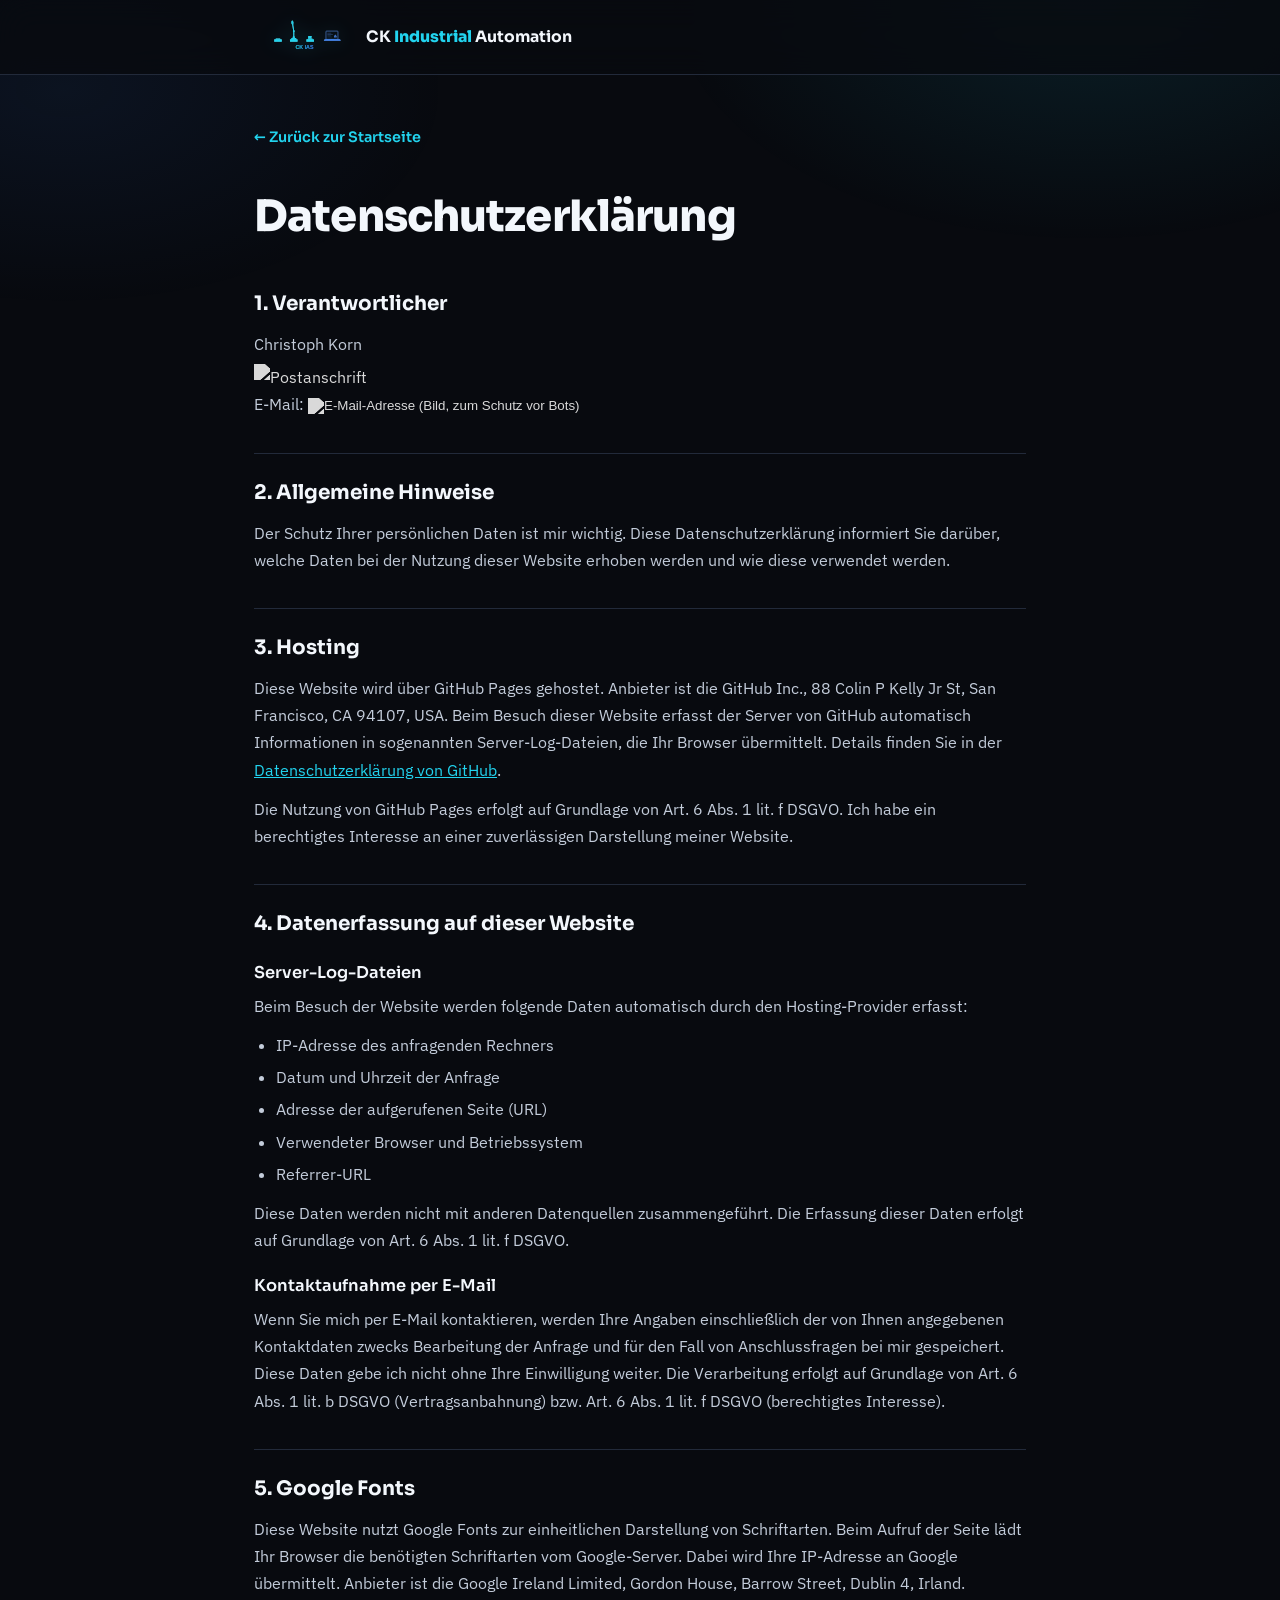
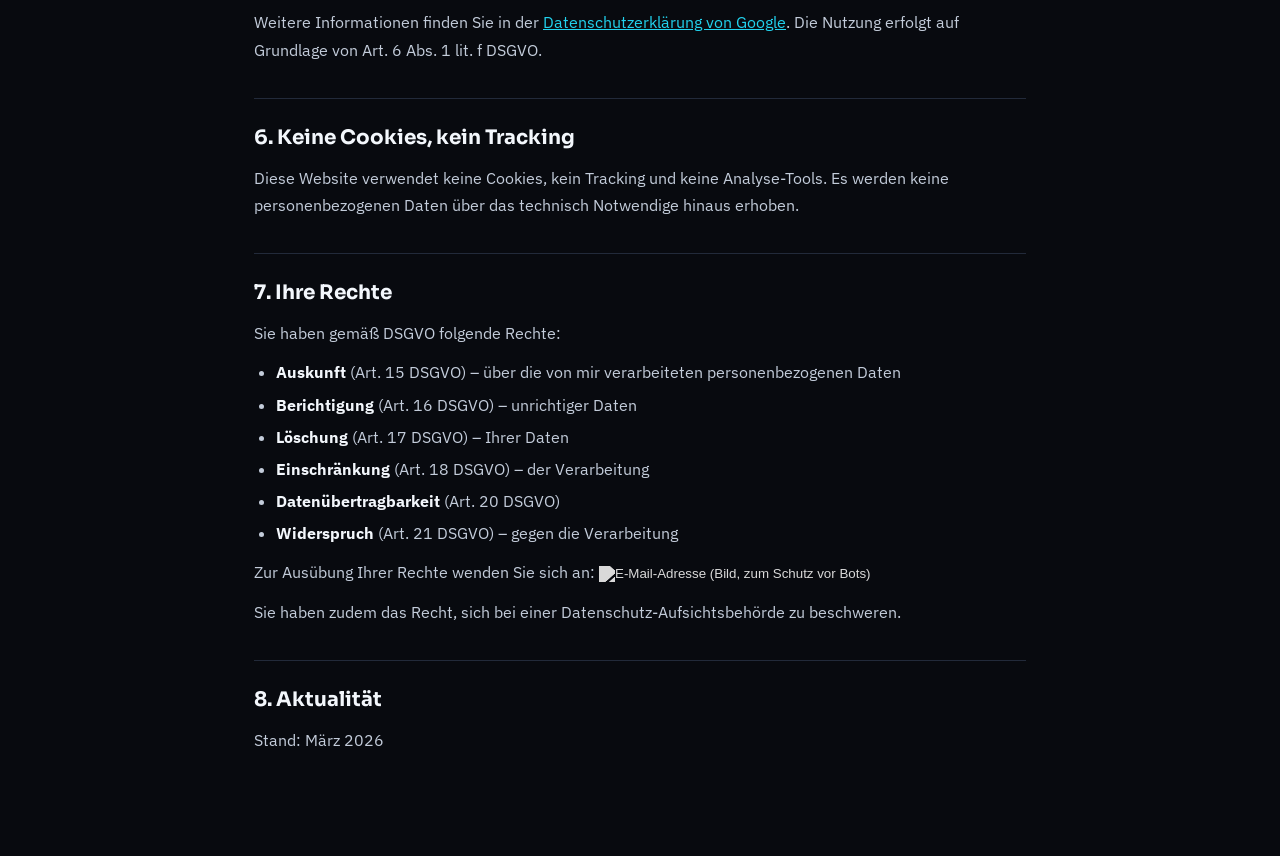
==== datenschutz.html @ 4770fae2 "Deploy active reloaded website" ====
<!DOCTYPE html>
<html lang="de">
<head>
  <meta charset="UTF-8">
  <meta name="viewport" content="width=device-width, initial-scale=1.0">
  <meta name="color-scheme" content="dark">
  <meta name="theme-color" content="#080a0f">
  <meta name="robots" content="index, follow">
  <title>Datenschutzerklärung – CK Industrial Automation Services</title>
  <link rel="preconnect" href="https://fonts.googleapis.com">
  <link rel="preconnect" href="https://fonts.gstatic.com" crossorigin>
  <link href="https://fonts.googleapis.com/css2?family=Sora:wght@600;700;800&family=IBM+Plex+Sans:wght@400;500;600&family=IBM+Plex+Mono:wght@500&display=swap" rel="stylesheet">
  <link rel="icon" type="image/webp" href="img/logo_simple_short.webp">
  <style>
    :root{
      --bg:#080a0f;--surface:#11151e;--border:#222a3a;--border-2:#2c3650;
      --text:#c3ccda;--dim:#828c9d;--bright:#f3f7fc;--cyan:#22d3ee;--blue:#3b82f6;
      --fd:'Sora',system-ui,sans-serif;--fb:'IBM Plex Sans',system-ui,sans-serif;--fm:'IBM Plex Mono',monospace;
    }
    *{margin:0;padding:0;box-sizing:border-box}
    body{font-family:var(--fb);background:var(--bg);color:var(--text);line-height:1.7;-webkit-font-smoothing:antialiased}
    body::before{content:"";position:fixed;inset:0;background:radial-gradient(55% 45% at 85% 0%,rgba(34,211,238,.10),transparent 60%),radial-gradient(50% 40% at 5% 10%,rgba(59,130,246,.08),transparent 60%);pointer-events:none;z-index:0}
    nav{position:sticky;top:0;background:rgba(8,10,15,.8);backdrop-filter:blur(16px);border-bottom:1px solid var(--border);z-index:10}
    nav .in{max-width:820px;margin-inline:auto;padding:14px 24px;display:flex;align-items:center;gap:11px}
    nav img{height:38px;width:auto;filter:drop-shadow(0 0 9px rgba(34,211,238,.35))}
    nav b{font-family:var(--fd);color:var(--bright);font-weight:700;font-size:.98rem}
    nav b span{color:var(--cyan);font-weight:800}
    .container{max-width:820px;margin-inline:auto;padding:48px 24px 90px;position:relative;z-index:1}
    .back{display:inline-flex;align-items:center;gap:6px;font-family:var(--fd);font-weight:600;font-size:.9rem;color:var(--cyan);text-decoration:none;margin-bottom:30px}
    .back:hover{color:#67e8f9}
    h1{font-family:var(--fd);font-weight:800;letter-spacing:-.02em;color:var(--bright);font-size:clamp(2rem,5vw,2.7rem);margin-bottom:8px}
    h2{font-family:var(--fd);font-weight:700;color:var(--bright);font-size:1.25rem;margin:34px 0 10px;padding-top:22px;border-top:1px solid var(--border)}
    h2:first-of-type{border-top:0;padding-top:0}
    h3{font-family:var(--fd);font-weight:600;color:var(--bright);font-size:1.02rem;margin:18px 0 6px}
    p{color:var(--text);margin-bottom:12px}
    ul{margin:0 0 12px;padding-left:22px}
    li{margin-bottom:5px}
    li strong{color:var(--bright)}
    a{color:var(--cyan)}
    .mail-link{background:none;border:0;padding:0;cursor:pointer;vertical-align:middle}
    .contact-img{height:16px;width:auto;filter:brightness(0) invert(.85);transition:filter .2s}
    .contact-img.address{height:42px;margin-top:6px}
    .mail-link:hover .contact-img{filter:brightness(0) saturate(100%) invert(72%) sepia(64%) saturate(2000%) hue-rotate(140deg)}
  </style>
</head>
<body>
  <nav><div class="in">
    <a href="index.html" aria-label="Zur Startseite"><img src="img/logo_animated_v4_glow.svg" alt="CK IAS"></a>
    <b>CK <span>Industrial</span> Automation</b>
  </div></nav>

  <div class="container">
    <a href="index.html" class="back">← Zurück zur Startseite</a>
    <h1>Datenschutzerklärung</h1>

    <h2>1. Verantwortlicher</h2>
    <p>
      Christoph Korn<br>
      <img src="img/contact/address.png" alt="Postanschrift" class="contact-img address"><br>
      E-Mail: <button type="button" class="mail-link" data-mail="1" aria-label="E-Mail-Adresse anzeigen und öffnen"><img src="img/contact/email_link.png" alt="E-Mail-Adresse (Bild, zum Schutz vor Bots)" class="contact-img email"></button>
    </p>

    <h2>2. Allgemeine Hinweise</h2>
    <p>
      Der Schutz Ihrer persönlichen Daten ist mir wichtig. Diese Datenschutzerklärung informiert Sie darüber,
      welche Daten bei der Nutzung dieser Website erhoben werden und wie diese verwendet werden.
    </p>

    <h2>3. Hosting</h2>
    <p>
      Diese Website wird über GitHub Pages gehostet. Anbieter ist die GitHub Inc., 88 Colin P Kelly Jr St,
      San Francisco, CA 94107, USA. Beim Besuch dieser Website erfasst der Server von GitHub automatisch
      Informationen in sogenannten Server-Log-Dateien, die Ihr Browser übermittelt. Details finden Sie in der
      <a href="https://docs.github.com/en/site-policy/privacy-policies/github-general-privacy-statement" target="_blank" rel="noopener">Datenschutzerklärung von GitHub</a>.
    </p>
    <p>
      Die Nutzung von GitHub Pages erfolgt auf Grundlage von Art. 6 Abs. 1 lit. f DSGVO. Ich habe ein
      berechtigtes Interesse an einer zuverlässigen Darstellung meiner Website.
    </p>

    <h2>4. Datenerfassung auf dieser Website</h2>

    <h3>Server-Log-Dateien</h3>
    <p>Beim Besuch der Website werden folgende Daten automatisch durch den Hosting-Provider erfasst:</p>
    <ul>
      <li>IP-Adresse des anfragenden Rechners</li>
      <li>Datum und Uhrzeit der Anfrage</li>
      <li>Adresse der aufgerufenen Seite (URL)</li>
      <li>Verwendeter Browser und Betriebssystem</li>
      <li>Referrer-URL</li>
    </ul>
    <p>
      Diese Daten werden nicht mit anderen Datenquellen zusammengeführt. Die Erfassung dieser Daten erfolgt
      auf Grundlage von Art. 6 Abs. 1 lit. f DSGVO.
    </p>

    <h3>Kontaktaufnahme per E-Mail</h3>
    <p>
      Wenn Sie mich per E-Mail kontaktieren, werden Ihre Angaben einschließlich der von Ihnen angegebenen
      Kontaktdaten zwecks Bearbeitung der Anfrage und für den Fall von Anschlussfragen bei mir gespeichert.
      Diese Daten gebe ich nicht ohne Ihre Einwilligung weiter. Die Verarbeitung erfolgt auf Grundlage von
      Art. 6 Abs. 1 lit. b DSGVO (Vertragsanbahnung) bzw. Art. 6 Abs. 1 lit. f DSGVO (berechtigtes Interesse).
    </p>

    <h2>5. Google Fonts</h2>
    <p>
      Diese Website nutzt Google Fonts zur einheitlichen Darstellung von Schriftarten. Beim Aufruf der Seite
      lädt Ihr Browser die benötigten Schriftarten vom Google-Server. Dabei wird Ihre IP-Adresse an Google
      übermittelt. Anbieter ist die Google Ireland Limited, Gordon House, Barrow Street, Dublin 4, Irland.
    </p>
    <p>
      Weitere Informationen finden Sie in der
      <a href="https://policies.google.com/privacy" target="_blank" rel="noopener">Datenschutzerklärung von Google</a>.
      Die Nutzung erfolgt auf Grundlage von Art. 6 Abs. 1 lit. f DSGVO.
    </p>

    <h2>6. Keine Cookies, kein Tracking</h2>
    <p>
      Diese Website verwendet keine Cookies, kein Tracking und keine Analyse-Tools. Es werden keine
      personenbezogenen Daten über das technisch Notwendige hinaus erhoben.
    </p>

    <h2>7. Ihre Rechte</h2>
    <p>Sie haben gemäß DSGVO folgende Rechte:</p>
    <ul>
      <li><strong>Auskunft</strong> (Art. 15 DSGVO) – über die von mir verarbeiteten personenbezogenen Daten</li>
      <li><strong>Berichtigung</strong> (Art. 16 DSGVO) – unrichtiger Daten</li>
      <li><strong>Löschung</strong> (Art. 17 DSGVO) – Ihrer Daten</li>
      <li><strong>Einschränkung</strong> (Art. 18 DSGVO) – der Verarbeitung</li>
      <li><strong>Datenübertragbarkeit</strong> (Art. 20 DSGVO)</li>
      <li><strong>Widerspruch</strong> (Art. 21 DSGVO) – gegen die Verarbeitung</li>
    </ul>
    <p>
      Zur Ausübung Ihrer Rechte wenden Sie sich an:
      <button type="button" class="mail-link" data-mail="1" aria-label="E-Mail-Adresse anzeigen und öffnen"><img src="img/contact/email_link.png" alt="E-Mail-Adresse (Bild, zum Schutz vor Bots)" class="contact-img email"></button>
    </p>
    <p>
      Sie haben zudem das Recht, sich bei einer Datenschutz-Aufsichtsbehörde zu beschweren.
    </p>

    <h2>8. Aktualität</h2>
    <p>Stand: März 2026</p>
  </div>

  <script>
    (function () {
      var u = ['ck', '-industrial-', 'automation', '-services'].join('');
      var d = ['paderborn', '.', 'com'].join('');
      var mail = u + '\u0040' + d;
      document.querySelectorAll('[data-mail]').forEach(function (el) {
        el.addEventListener('click', function () { window.location.href = 'mailto:' + mail; });
      });
    })();
  </script>
</body>
</html>
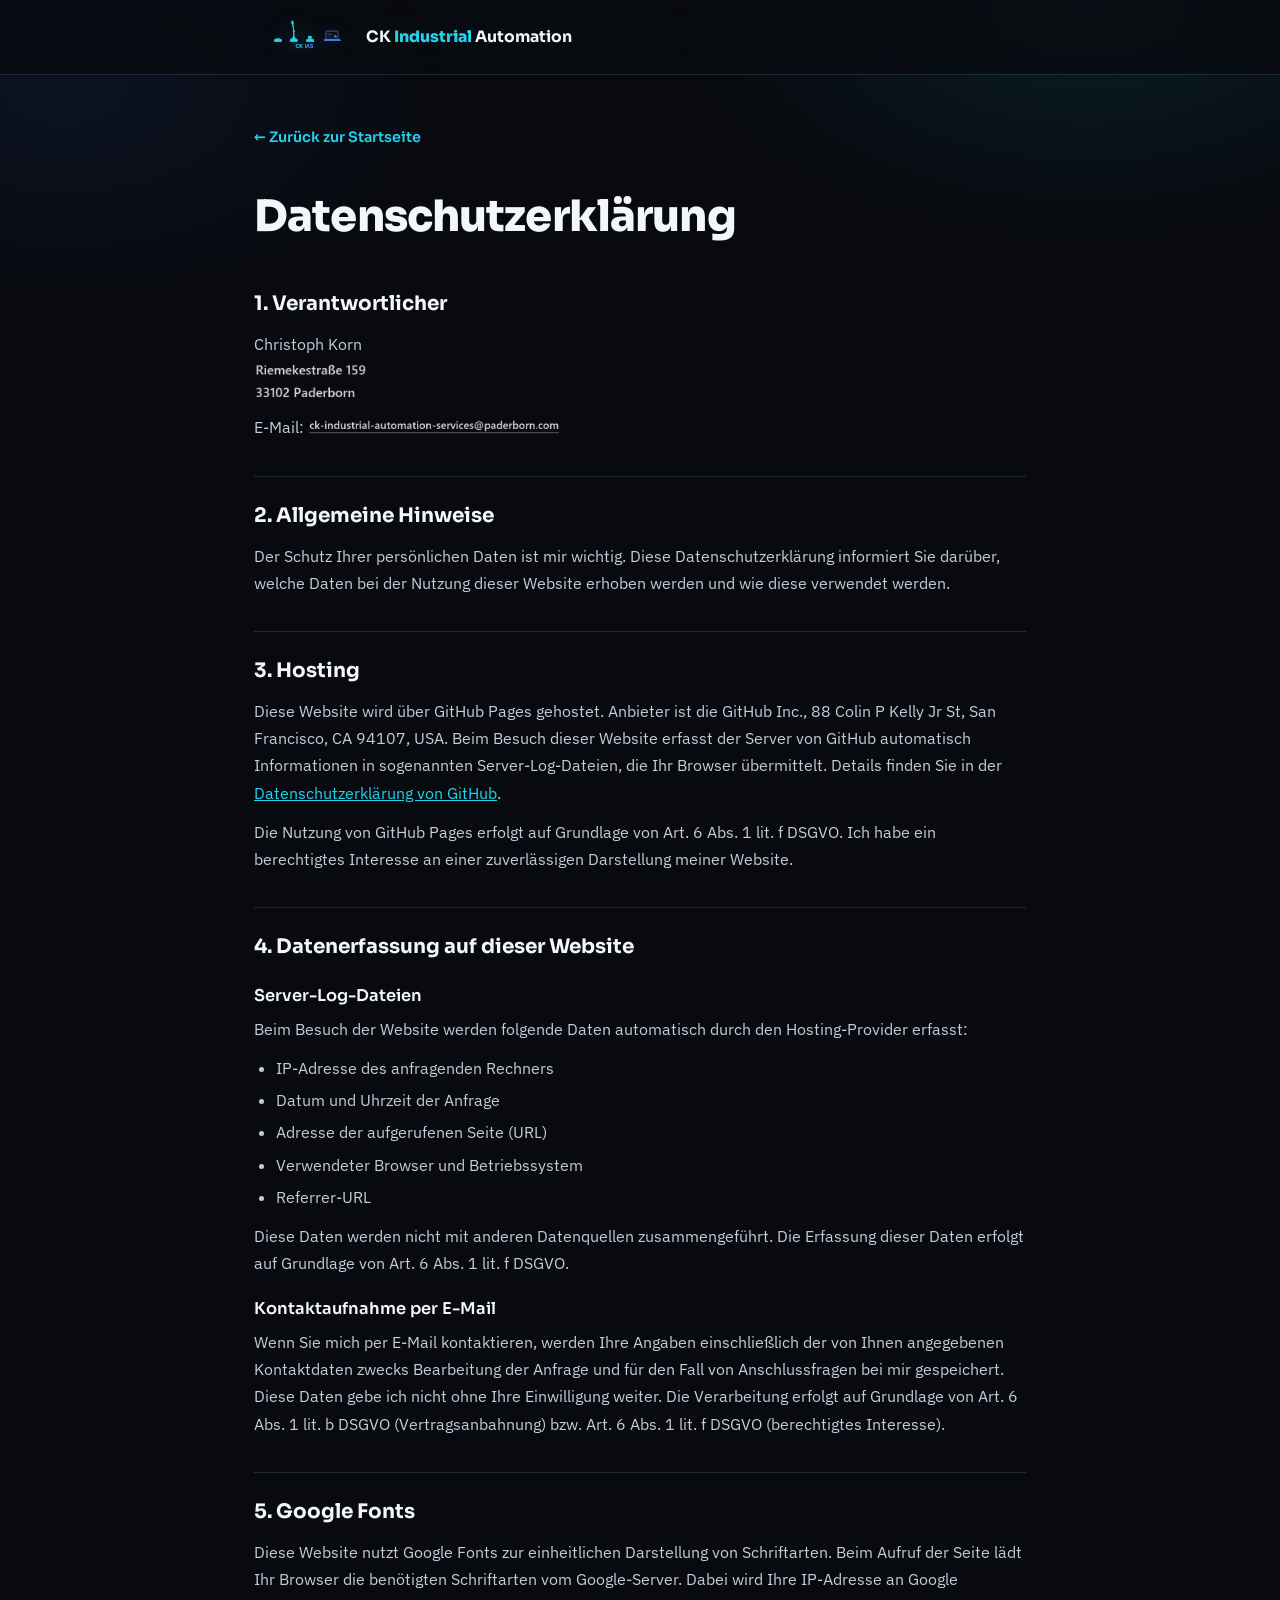
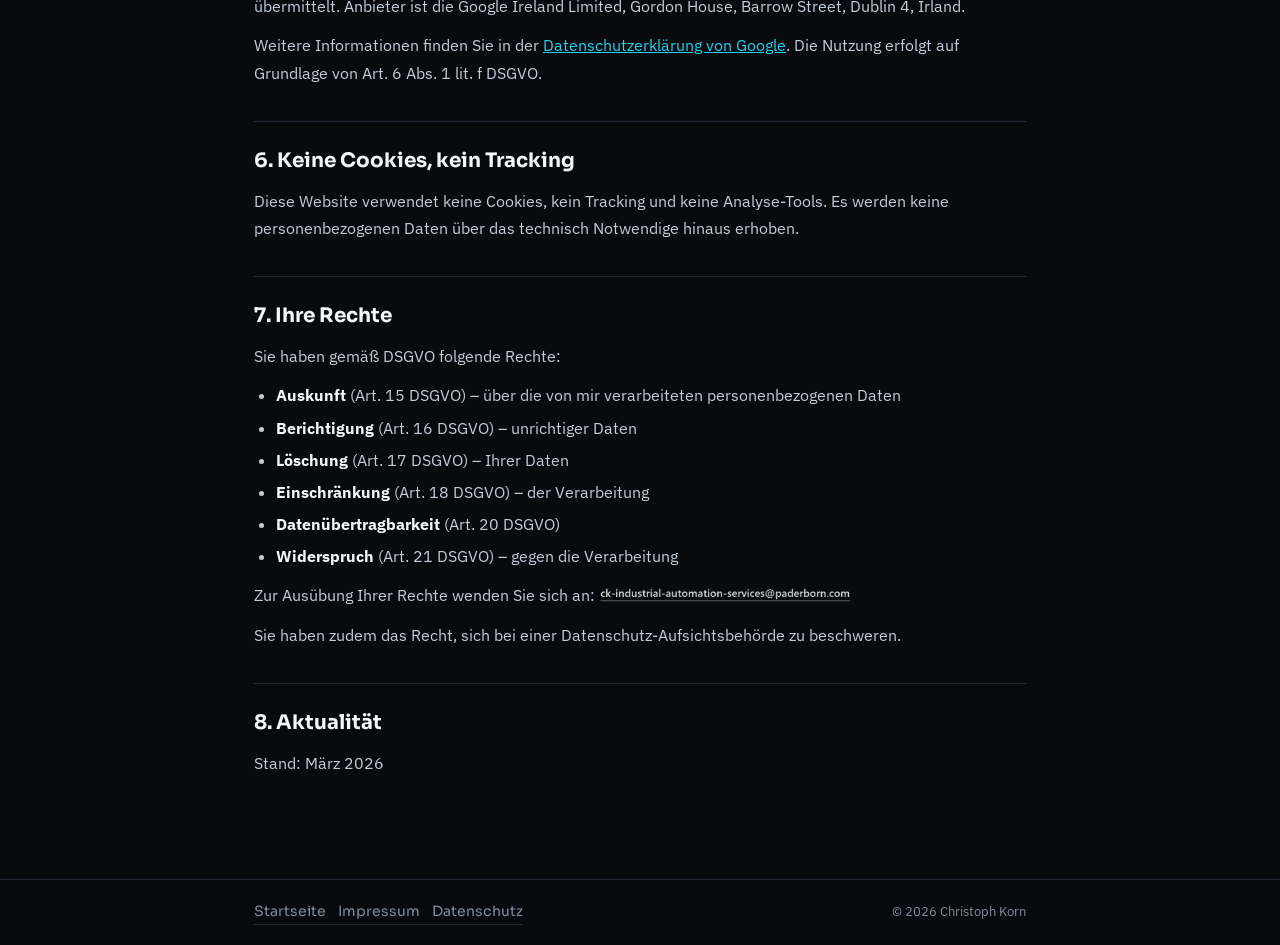
==== commit 406c68ed: "Deploy active website" ====
--- a/datenschutz.html
+++ b/datenschutz.html
@@ -41,6 +41,12 @@
     .contact-img{height:16px;width:auto;filter:brightness(0) invert(.85);transition:filter .2s}
     .contact-img.address{height:42px;margin-top:6px}
     .mail-link:hover .contact-img{filter:brightness(0) saturate(100%) invert(72%) sepia(64%) saturate(2000%) hue-rotate(140deg)}
+    footer{position:relative;z-index:1;border-top:1px solid var(--border);background:rgba(8,10,15,.8)}
+    .footer-inner{max-width:820px;margin-inline:auto;padding:20px 24px;display:flex;align-items:center;justify-content:space-between;gap:14px;flex-wrap:wrap}
+    .footer-links{display:flex;align-items:center;gap:12px;flex-wrap:wrap}
+    .footer-links a{font-family:var(--fd);font-size:.88rem;color:var(--dim);text-decoration:none}
+    .footer-links a:hover{color:var(--cyan)}
+    .footer-copy{font-size:.82rem;color:var(--dim)}
   </style>
 </head>
 <body>
@@ -152,5 +158,16 @@
       });
     })();
   </script>
+
+  <footer>
+    <div class="footer-inner">
+      <nav class="footer-links" aria-label="Rechtliche Navigation">
+        <a href="index.html">Startseite</a>
+        <a href="impressum.html">Impressum</a>
+        <a href="datenschutz.html">Datenschutz</a>
+      </nav>
+      <span class="footer-copy">© 2026 Christoph Korn</span>
+    </div>
+  </footer>
 </body>
 </html>
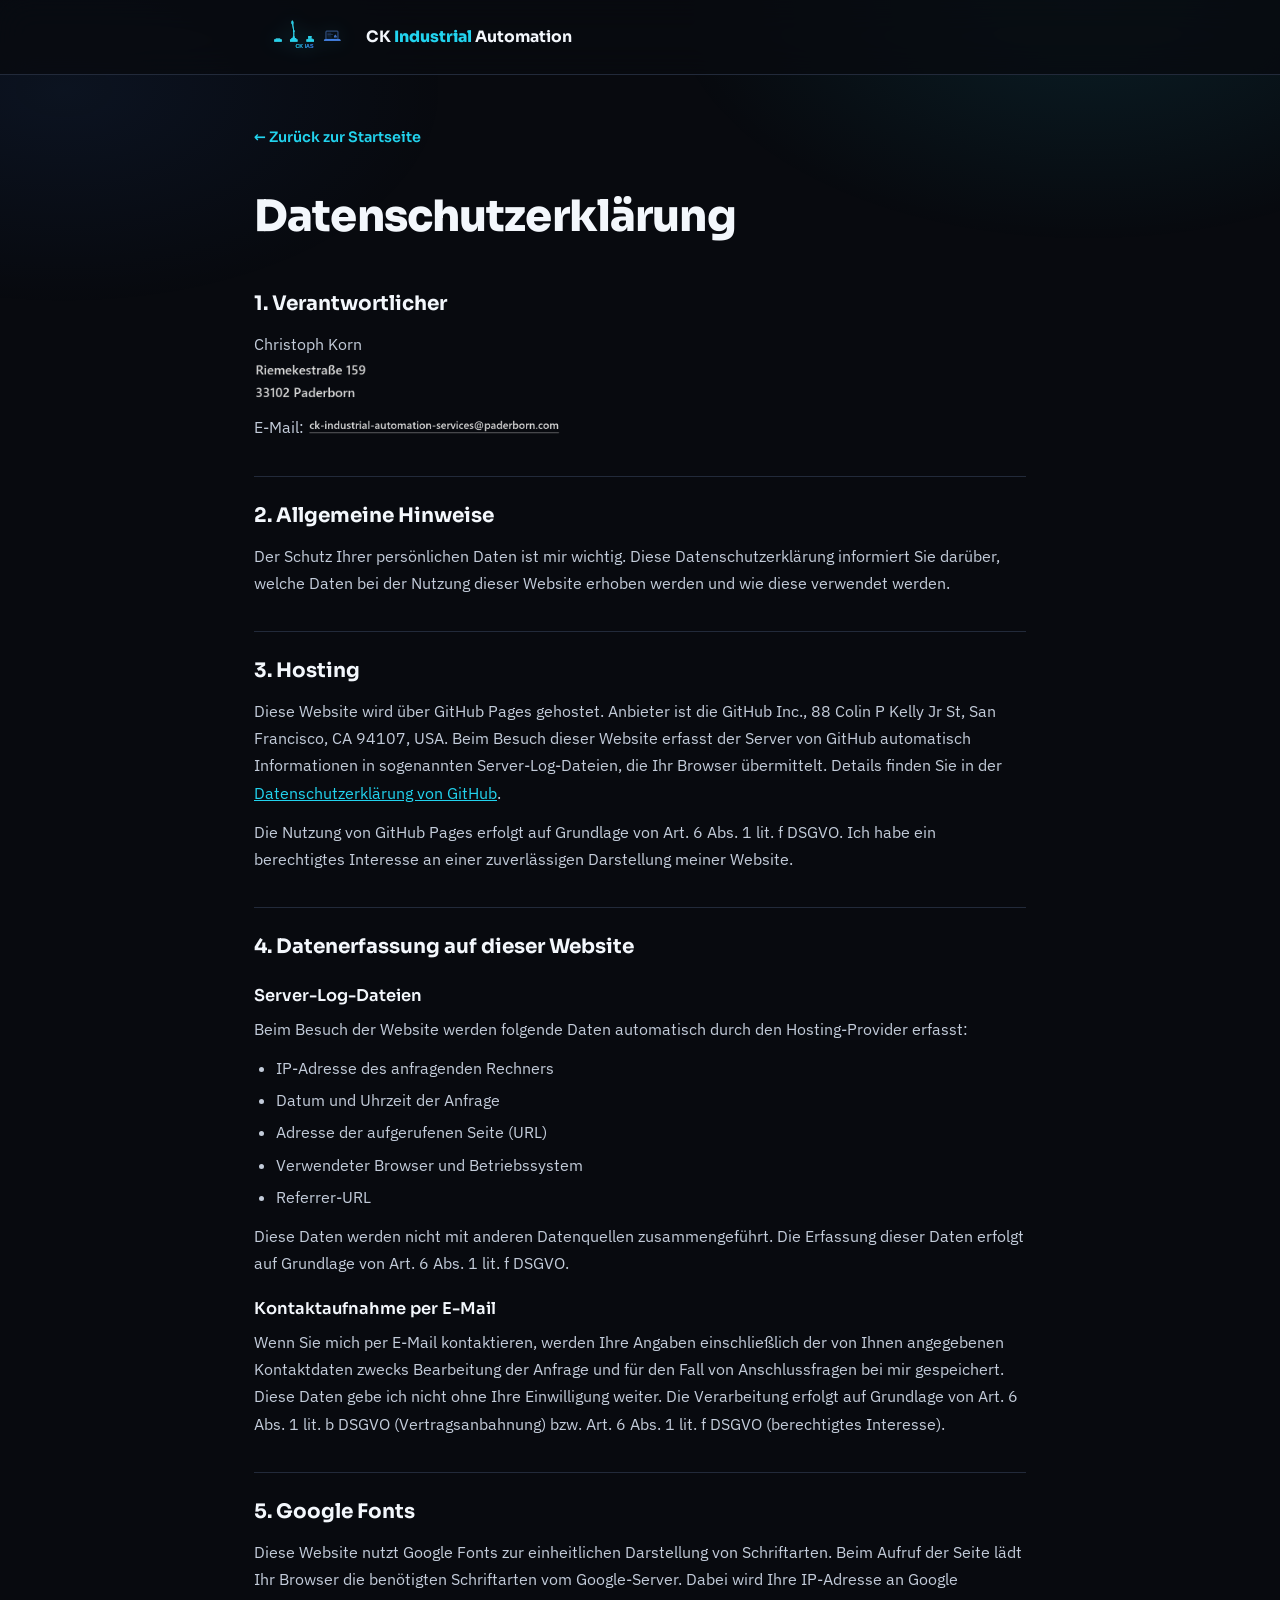
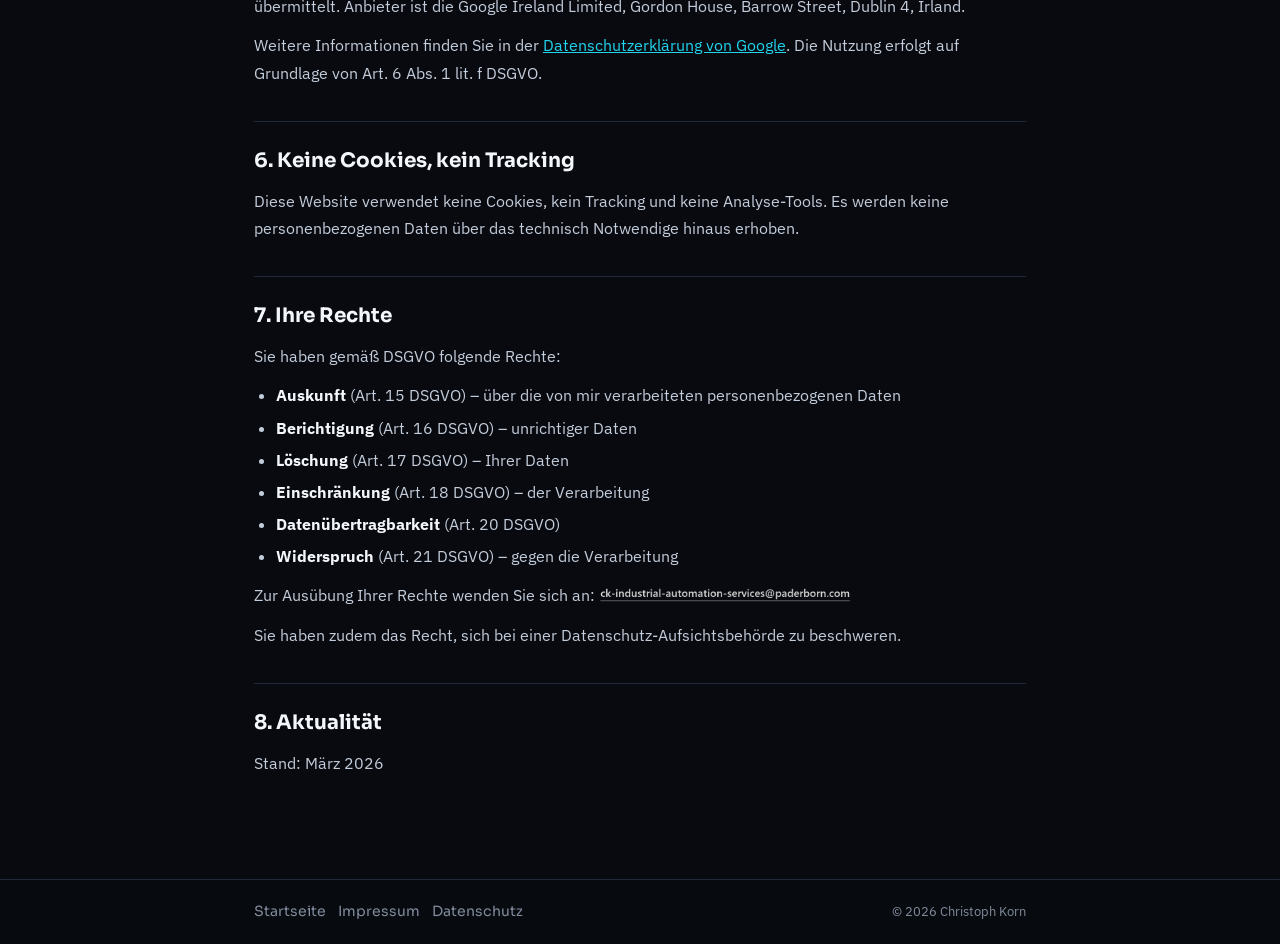
==== commit fdc07e5c: "Deploy active website" ====
--- a/datenschutz.html
+++ b/datenschutz.html
@@ -20,11 +20,11 @@
     *{margin:0;padding:0;box-sizing:border-box}
     body{font-family:var(--fb);background:var(--bg);color:var(--text);line-height:1.7;-webkit-font-smoothing:antialiased}
     body::before{content:"";position:fixed;inset:0;background:radial-gradient(55% 45% at 85% 0%,rgba(34,211,238,.10),transparent 60%),radial-gradient(50% 40% at 5% 10%,rgba(59,130,246,.08),transparent 60%);pointer-events:none;z-index:0}
-    nav{position:sticky;top:0;background:rgba(8,10,15,.8);backdrop-filter:blur(16px);border-bottom:1px solid var(--border);z-index:10}
-    nav .in{max-width:820px;margin-inline:auto;padding:14px 24px;display:flex;align-items:center;gap:11px}
-    nav img{height:38px;width:auto;filter:drop-shadow(0 0 9px rgba(34,211,238,.35))}
-    nav b{font-family:var(--fd);color:var(--bright);font-weight:700;font-size:.98rem}
-    nav b span{color:var(--cyan);font-weight:800}
+    .top-nav{position:sticky;top:0;background:rgba(8,10,15,.8);backdrop-filter:blur(16px);border-bottom:1px solid var(--border);z-index:10}
+    .top-nav .in{max-width:820px;margin-inline:auto;padding:14px 24px;display:flex;align-items:center;gap:11px}
+    .top-nav img{height:38px;width:auto;filter:drop-shadow(0 0 9px rgba(34,211,238,.35))}
+    .top-nav b{font-family:var(--fd);color:var(--bright);font-weight:700;font-size:.98rem}
+    .top-nav b span{color:var(--cyan);font-weight:800}
     .container{max-width:820px;margin-inline:auto;padding:48px 24px 90px;position:relative;z-index:1}
     .back{display:inline-flex;align-items:center;gap:6px;font-family:var(--fd);font-weight:600;font-size:.9rem;color:var(--cyan);text-decoration:none;margin-bottom:30px}
     .back:hover{color:#67e8f9}
@@ -50,7 +50,7 @@
   </style>
 </head>
 <body>
-  <nav><div class="in">
+  <nav class="top-nav"><div class="in">
     <a href="index.html" aria-label="Zur Startseite"><img src="img/logo_animated_v4_glow.svg" alt="CK IAS"></a>
     <b>CK <span>Industrial</span> Automation</b>
   </div></nav>
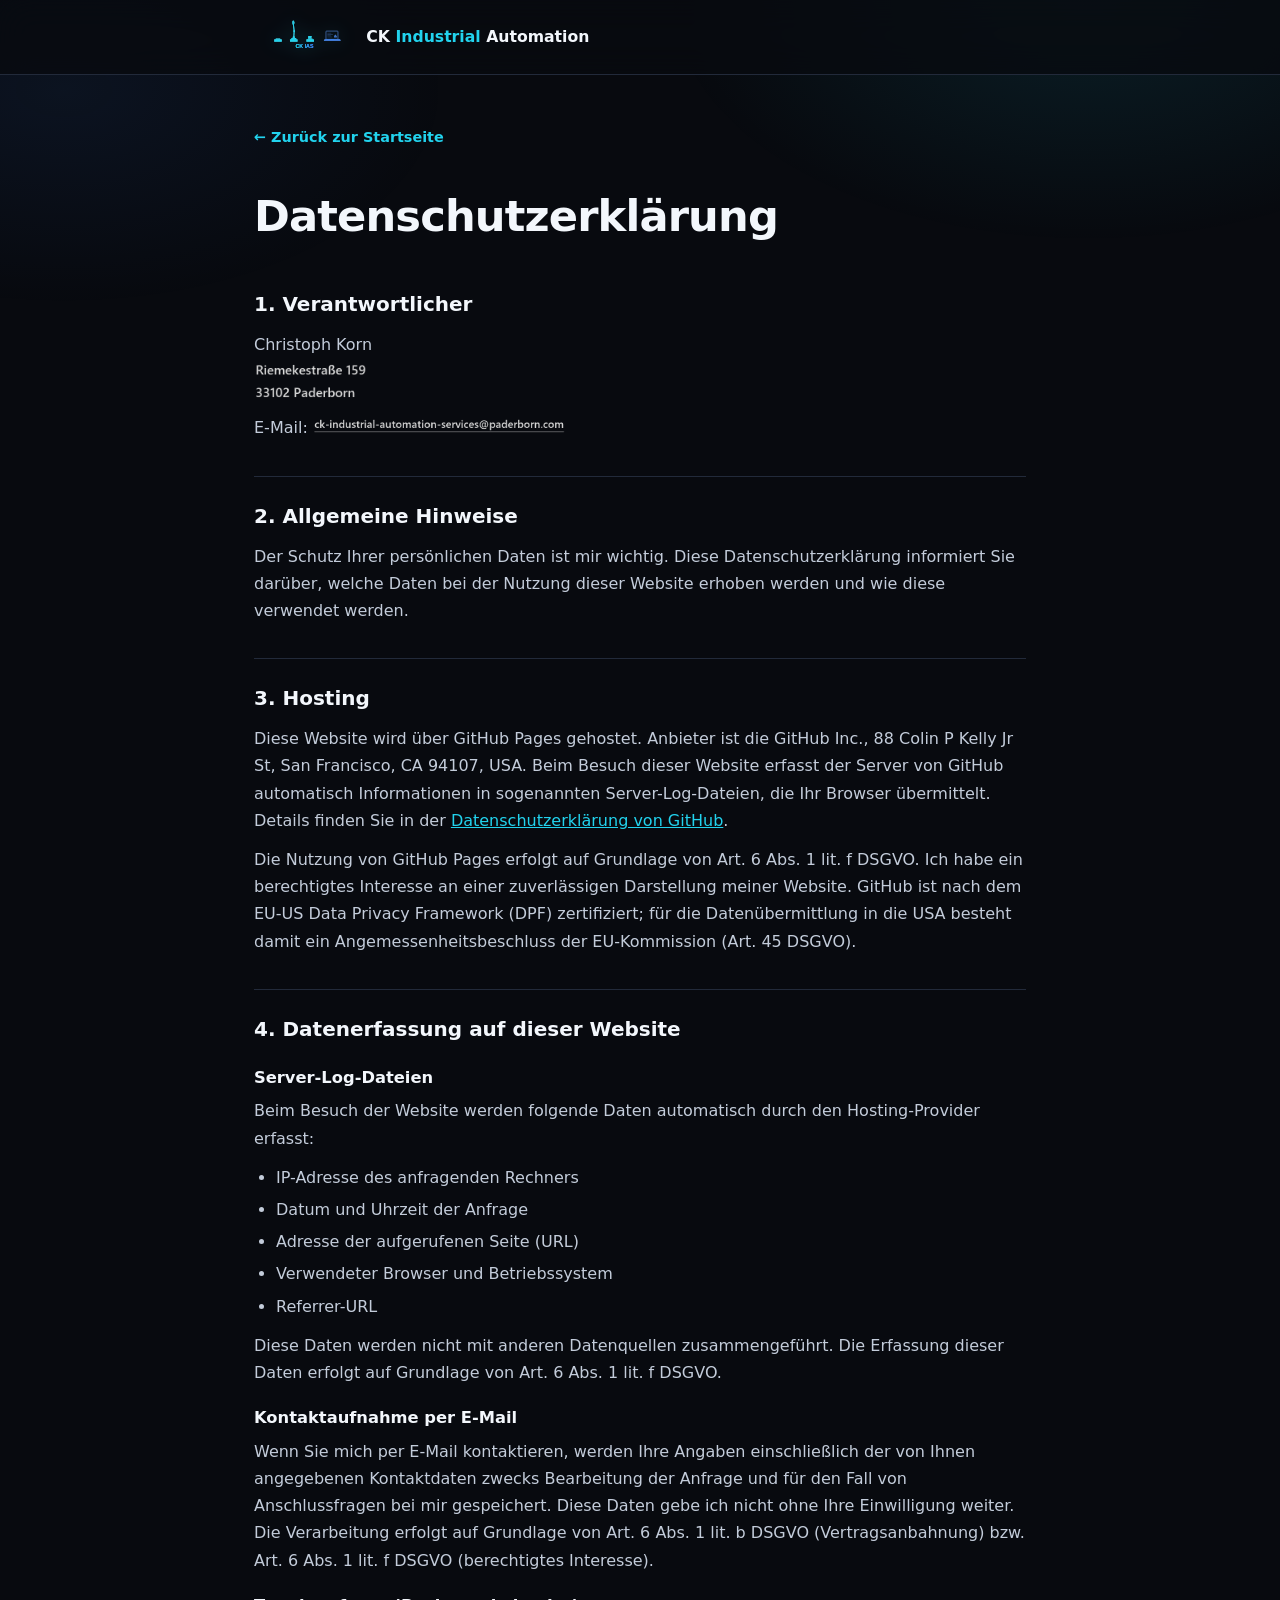
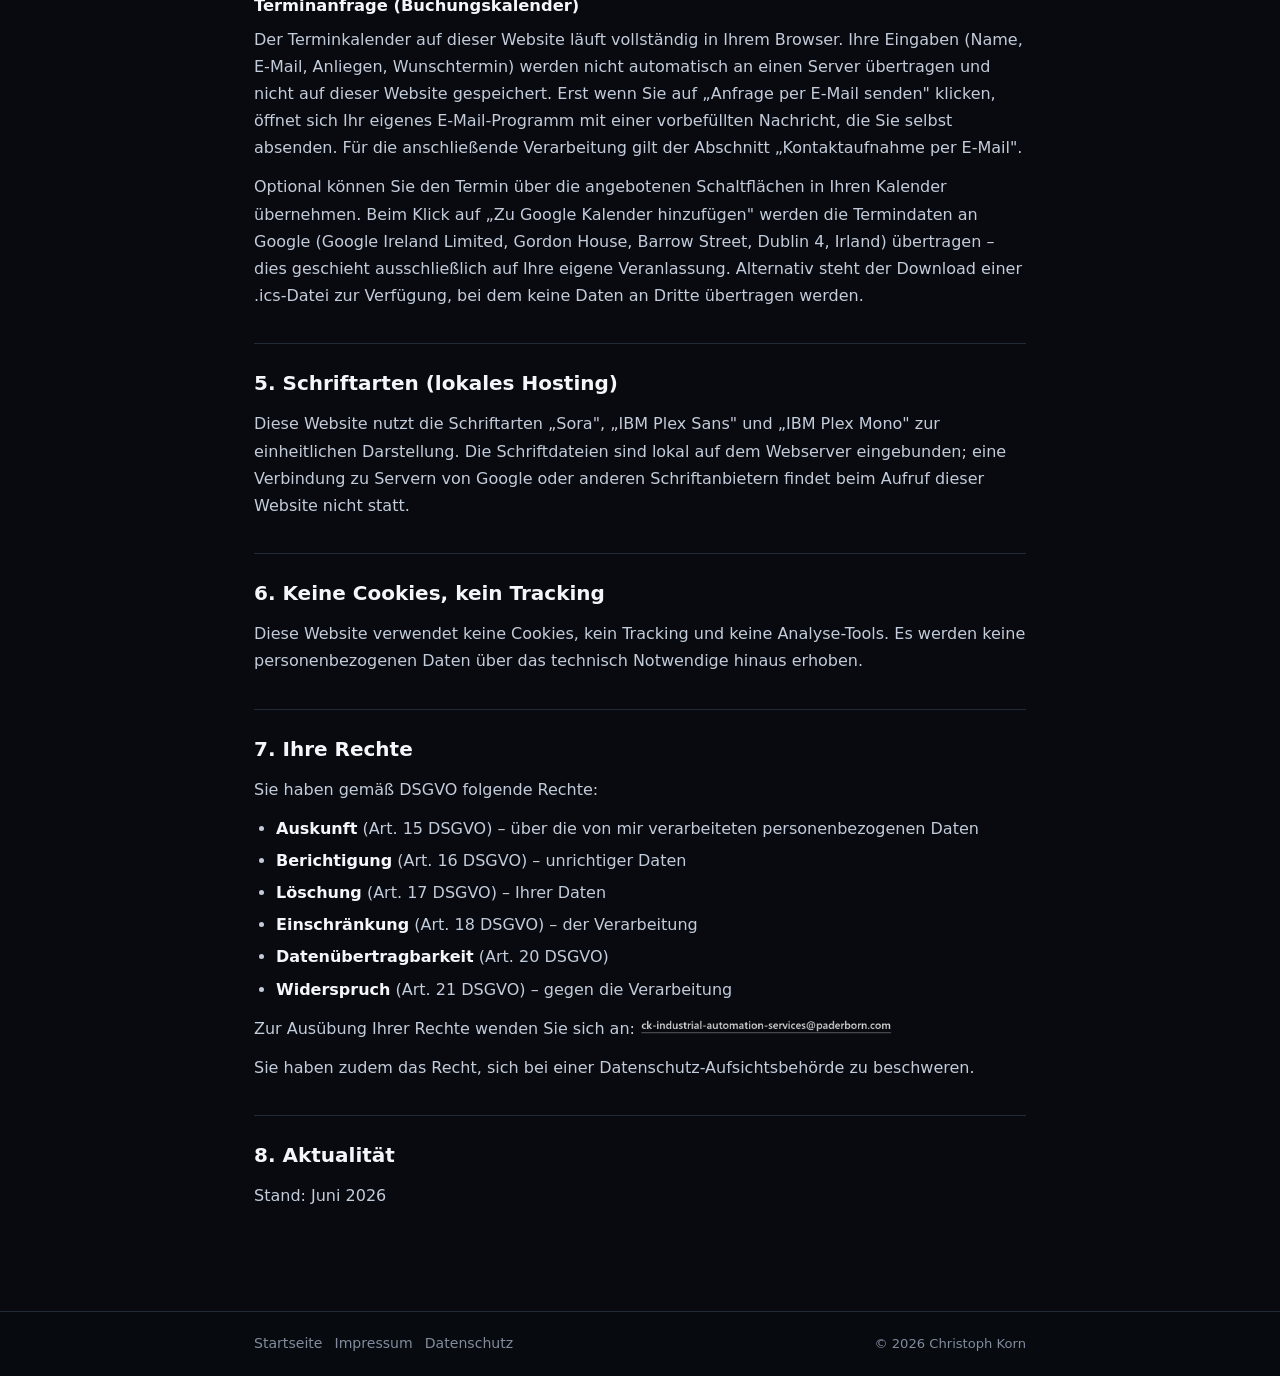
==== commit c5dfdf5d: "Deploy active website" ====
--- a/datenschutz.html
+++ b/datenschutz.html
@@ -7,9 +7,8 @@
   <meta name="theme-color" content="#080a0f">
   <meta name="robots" content="index, follow">
   <title>Datenschutzerklärung – CK Industrial Automation Services</title>
-  <link rel="preconnect" href="https://fonts.googleapis.com">
-  <link rel="preconnect" href="https://fonts.gstatic.com" crossorigin>
-  <link href="https://fonts.googleapis.com/css2?family=Sora:wght@600;700;800&family=IBM+Plex+Sans:wght@400;500;600&family=IBM+Plex+Mono:wght@500&display=swap" rel="stylesheet">
+  <!-- Lokal eingebundene Schriftarten (DSGVO): keine Verbindung zu Google-Servern -->
+  <link rel="stylesheet" href="fonts/fonts.css">
   <link rel="icon" type="image/webp" href="img/logo_simple_short.webp">
   <style>
     :root{
@@ -81,7 +80,9 @@
     </p>
     <p>
       Die Nutzung von GitHub Pages erfolgt auf Grundlage von Art. 6 Abs. 1 lit. f DSGVO. Ich habe ein
-      berechtigtes Interesse an einer zuverlässigen Darstellung meiner Website.
+      berechtigtes Interesse an einer zuverlässigen Darstellung meiner Website. GitHub ist nach dem
+      EU-US Data Privacy Framework (DPF) zertifiziert; für die Datenübermittlung in die USA besteht damit
+      ein Angemessenheitsbeschluss der EU-Kommission (Art. 45 DSGVO).
     </p>
 
     <h2>4. Datenerfassung auf dieser Website</h2>
@@ -108,16 +109,26 @@
       Art. 6 Abs. 1 lit. b DSGVO (Vertragsanbahnung) bzw. Art. 6 Abs. 1 lit. f DSGVO (berechtigtes Interesse).
     </p>
 
-    <h2>5. Google Fonts</h2>
+    <h3>Terminanfrage (Buchungskalender)</h3>
     <p>
-      Diese Website nutzt Google Fonts zur einheitlichen Darstellung von Schriftarten. Beim Aufruf der Seite
-      lädt Ihr Browser die benötigten Schriftarten vom Google-Server. Dabei wird Ihre IP-Adresse an Google
-      übermittelt. Anbieter ist die Google Ireland Limited, Gordon House, Barrow Street, Dublin 4, Irland.
+      Der Terminkalender auf dieser Website läuft vollständig in Ihrem Browser. Ihre Eingaben (Name, E-Mail,
+      Anliegen, Wunschtermin) werden nicht automatisch an einen Server übertragen und nicht auf dieser Website
+      gespeichert. Erst wenn Sie auf „Anfrage per E-Mail senden" klicken, öffnet sich Ihr eigenes E-Mail-Programm
+      mit einer vorbefüllten Nachricht, die Sie selbst absenden. Für die anschließende Verarbeitung gilt der
+      Abschnitt „Kontaktaufnahme per E-Mail".
     </p>
     <p>
-      Weitere Informationen finden Sie in der
-      <a href="https://policies.google.com/privacy" target="_blank" rel="noopener">Datenschutzerklärung von Google</a>.
-      Die Nutzung erfolgt auf Grundlage von Art. 6 Abs. 1 lit. f DSGVO.
+      Optional können Sie den Termin über die angebotenen Schaltflächen in Ihren Kalender übernehmen. Beim Klick
+      auf „Zu Google Kalender hinzufügen" werden die Termindaten an Google (Google Ireland Limited, Gordon House,
+      Barrow Street, Dublin 4, Irland) übertragen – dies geschieht ausschließlich auf Ihre eigene Veranlassung.
+      Alternativ steht der Download einer .ics-Datei zur Verfügung, bei dem keine Daten an Dritte übertragen werden.
+    </p>
+
+    <h2>5. Schriftarten (lokales Hosting)</h2>
+    <p>
+      Diese Website nutzt die Schriftarten „Sora", „IBM Plex Sans" und „IBM Plex Mono" zur einheitlichen
+      Darstellung. Die Schriftdateien sind lokal auf dem Webserver eingebunden; eine Verbindung zu Servern
+      von Google oder anderen Schriftanbietern findet beim Aufruf dieser Website nicht statt.
     </p>
 
     <h2>6. Keine Cookies, kein Tracking</h2>
@@ -145,7 +156,7 @@
     </p>
 
     <h2>8. Aktualität</h2>
-    <p>Stand: März 2026</p>
+    <p>Stand: Juni 2026</p>
   </div>
 
   <script>
--- a/fonts/fonts.css
+++ b/fonts/fonts.css
@@ -0,0 +1,45 @@
+/* ============================================================
+   Lokale Schriftarten – DSGVO-konform (kein Google-Fonts-CDN)
+   ------------------------------------------------------------
+   Benötigte Dateien in diesem Ordner (siehe README.md, Abschnitt
+   "Schriftarten lokal einbinden"):
+     sora-v12-latin-500.woff2 / -600 / -700 / -800
+     ibm-plex-sans-v19-latin-regular.woff2 / -500 / -600
+     ibm-plex-mono-v19-latin-500.woff2
+   Solange die Dateien fehlen, greift automatisch der System-
+   Font-Fallback (system-ui) aus styles.css – die Seite bleibt
+   voll funktionsfähig.
+   ============================================================ */
+
+@font-face {
+  font-family: 'Sora'; font-style: normal; font-weight: 500;
+  font-display: swap; src: url('sora-v12-latin-500.woff2') format('woff2');
+}
+@font-face {
+  font-family: 'Sora'; font-style: normal; font-weight: 600;
+  font-display: swap; src: url('sora-v12-latin-600.woff2') format('woff2');
+}
+@font-face {
+  font-family: 'Sora'; font-style: normal; font-weight: 700;
+  font-display: swap; src: url('sora-v12-latin-700.woff2') format('woff2');
+}
+@font-face {
+  font-family: 'Sora'; font-style: normal; font-weight: 800;
+  font-display: swap; src: url('sora-v12-latin-800.woff2') format('woff2');
+}
+@font-face {
+  font-family: 'IBM Plex Sans'; font-style: normal; font-weight: 400;
+  font-display: swap; src: url('ibm-plex-sans-v19-latin-regular.woff2') format('woff2');
+}
+@font-face {
+  font-family: 'IBM Plex Sans'; font-style: normal; font-weight: 500;
+  font-display: swap; src: url('ibm-plex-sans-v19-latin-500.woff2') format('woff2');
+}
+@font-face {
+  font-family: 'IBM Plex Sans'; font-style: normal; font-weight: 600;
+  font-display: swap; src: url('ibm-plex-sans-v19-latin-600.woff2') format('woff2');
+}
+@font-face {
+  font-family: 'IBM Plex Mono'; font-style: normal; font-weight: 500;
+  font-display: swap; src: url('ibm-plex-mono-v19-latin-500.woff2') format('woff2');
+}
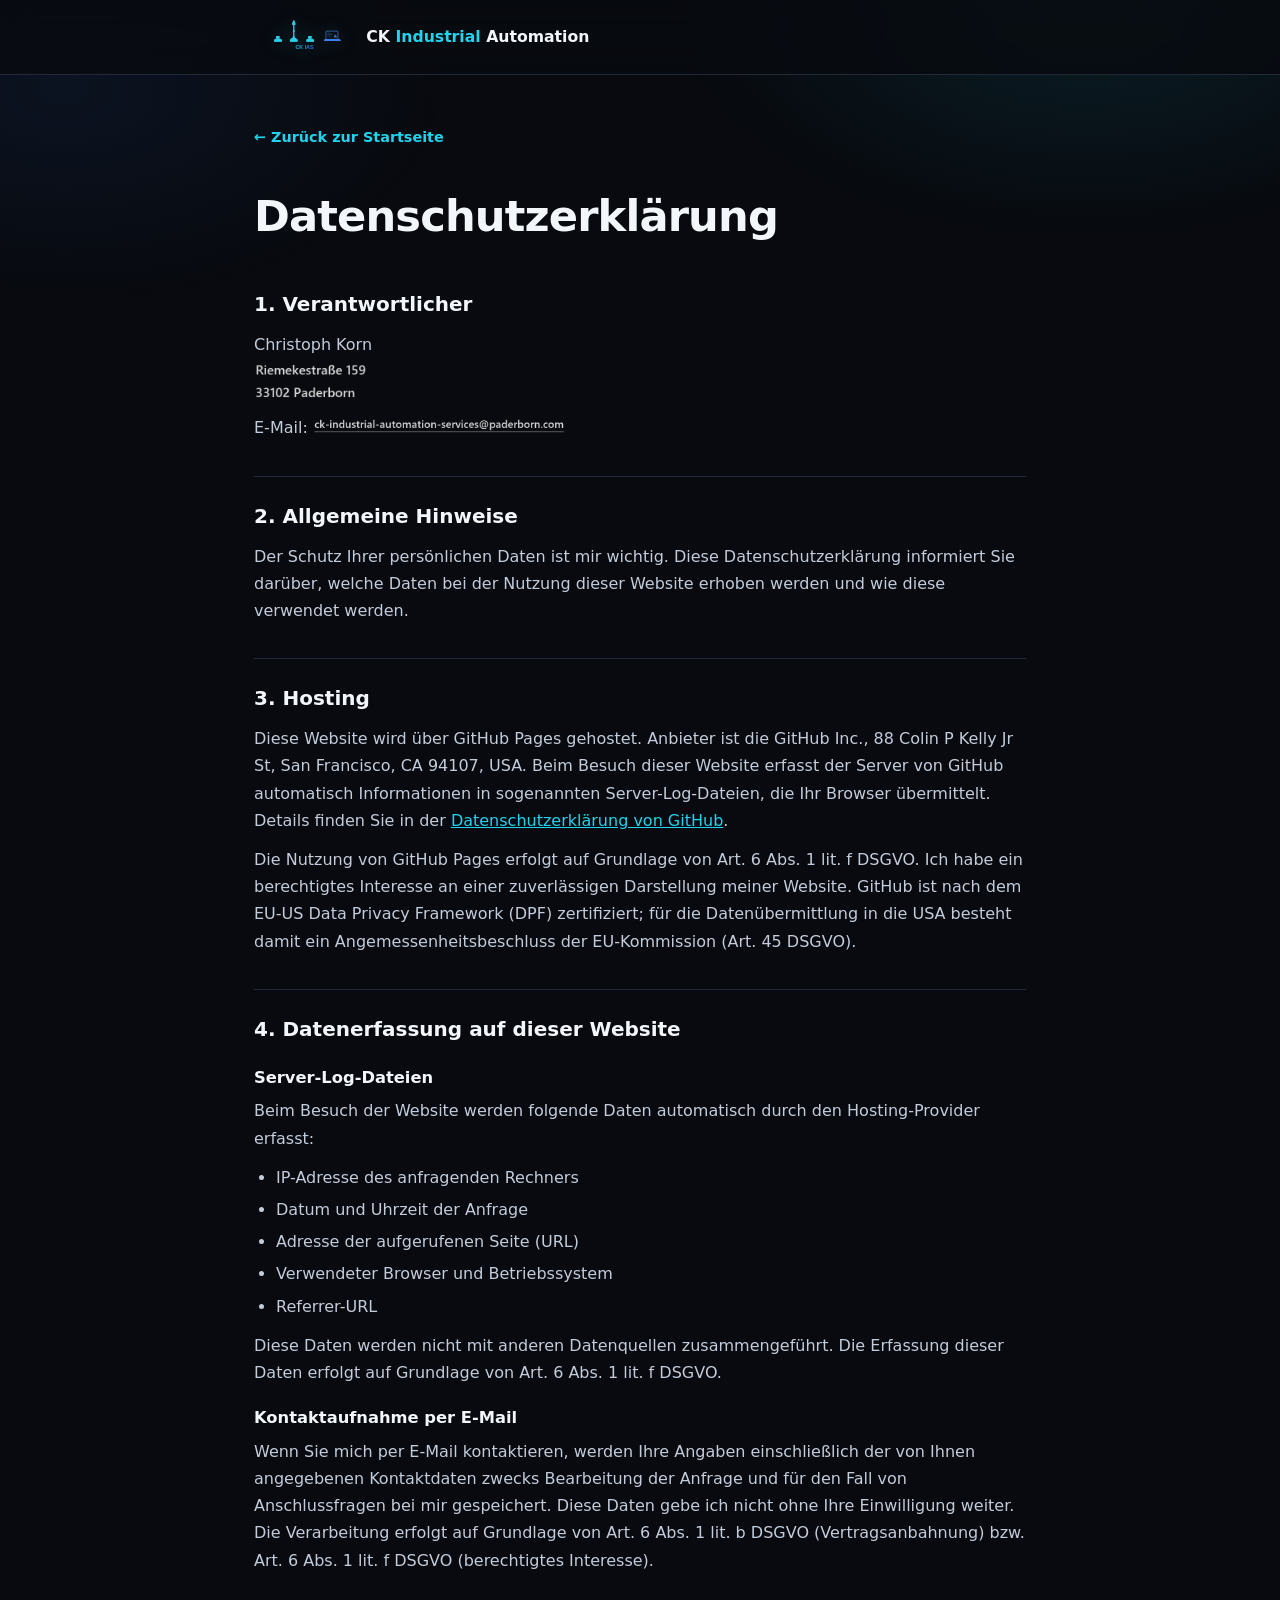
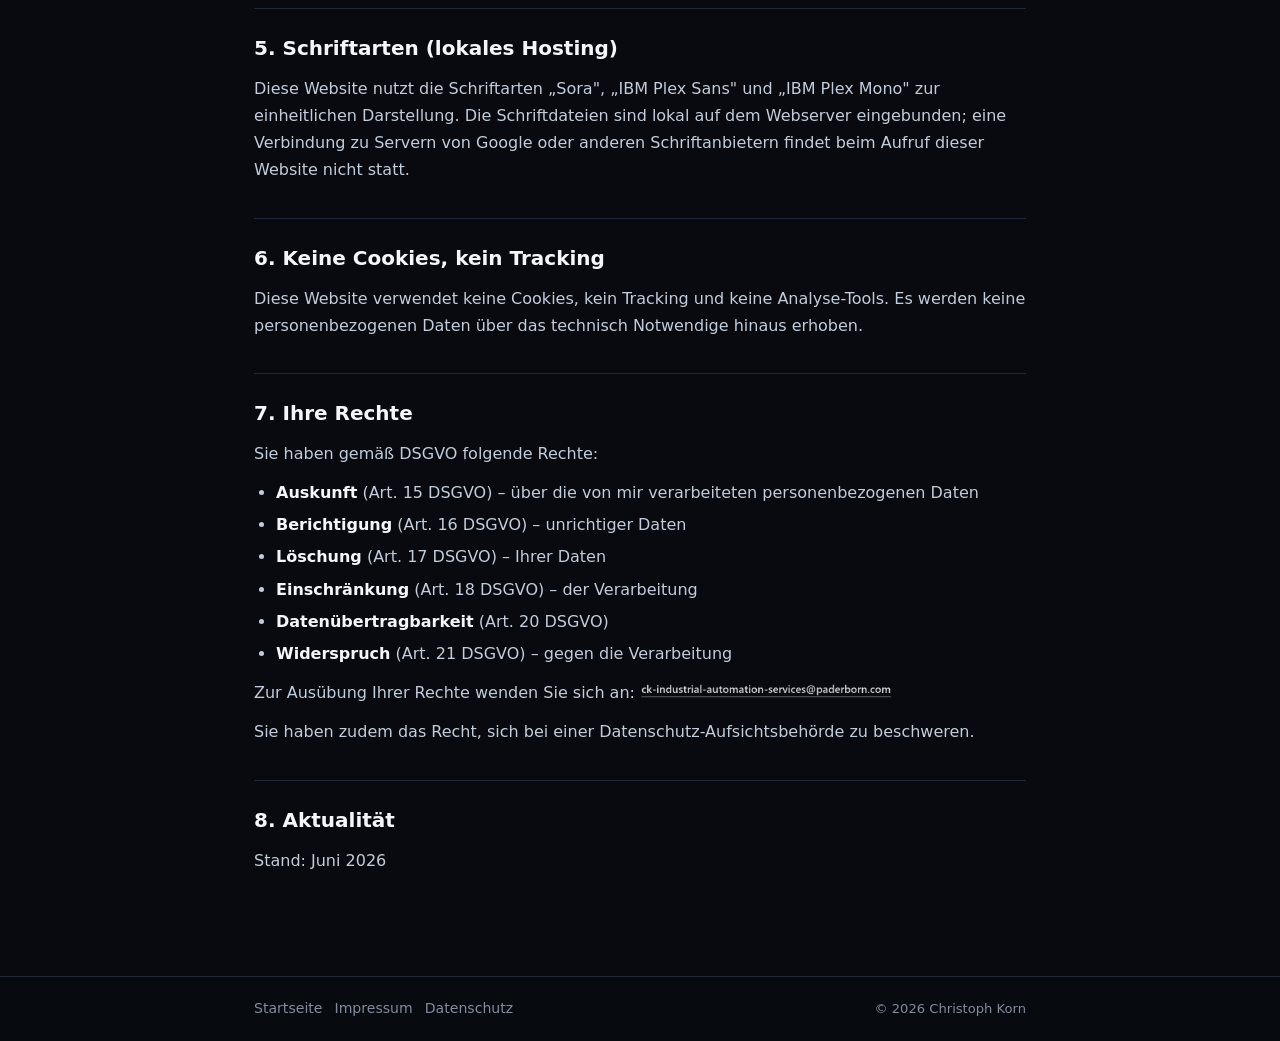
==== commit 2ee9d86c: "Deploy active website" ====
--- a/datenschutz.html
+++ b/datenschutz.html
@@ -109,21 +109,6 @@
       Art. 6 Abs. 1 lit. b DSGVO (Vertragsanbahnung) bzw. Art. 6 Abs. 1 lit. f DSGVO (berechtigtes Interesse).
     </p>
 
-    <h3>Terminanfrage (Buchungskalender)</h3>
-    <p>
-      Der Terminkalender auf dieser Website läuft vollständig in Ihrem Browser. Ihre Eingaben (Name, E-Mail,
-      Anliegen, Wunschtermin) werden nicht automatisch an einen Server übertragen und nicht auf dieser Website
-      gespeichert. Erst wenn Sie auf „Anfrage per E-Mail senden" klicken, öffnet sich Ihr eigenes E-Mail-Programm
-      mit einer vorbefüllten Nachricht, die Sie selbst absenden. Für die anschließende Verarbeitung gilt der
-      Abschnitt „Kontaktaufnahme per E-Mail".
-    </p>
-    <p>
-      Optional können Sie den Termin über die angebotenen Schaltflächen in Ihren Kalender übernehmen. Beim Klick
-      auf „Zu Google Kalender hinzufügen" werden die Termindaten an Google (Google Ireland Limited, Gordon House,
-      Barrow Street, Dublin 4, Irland) übertragen – dies geschieht ausschließlich auf Ihre eigene Veranlassung.
-      Alternativ steht der Download einer .ics-Datei zur Verfügung, bei dem keine Daten an Dritte übertragen werden.
-    </p>
-
     <h2>5. Schriftarten (lokales Hosting)</h2>
     <p>
       Diese Website nutzt die Schriftarten „Sora", „IBM Plex Sans" und „IBM Plex Mono" zur einheitlichen
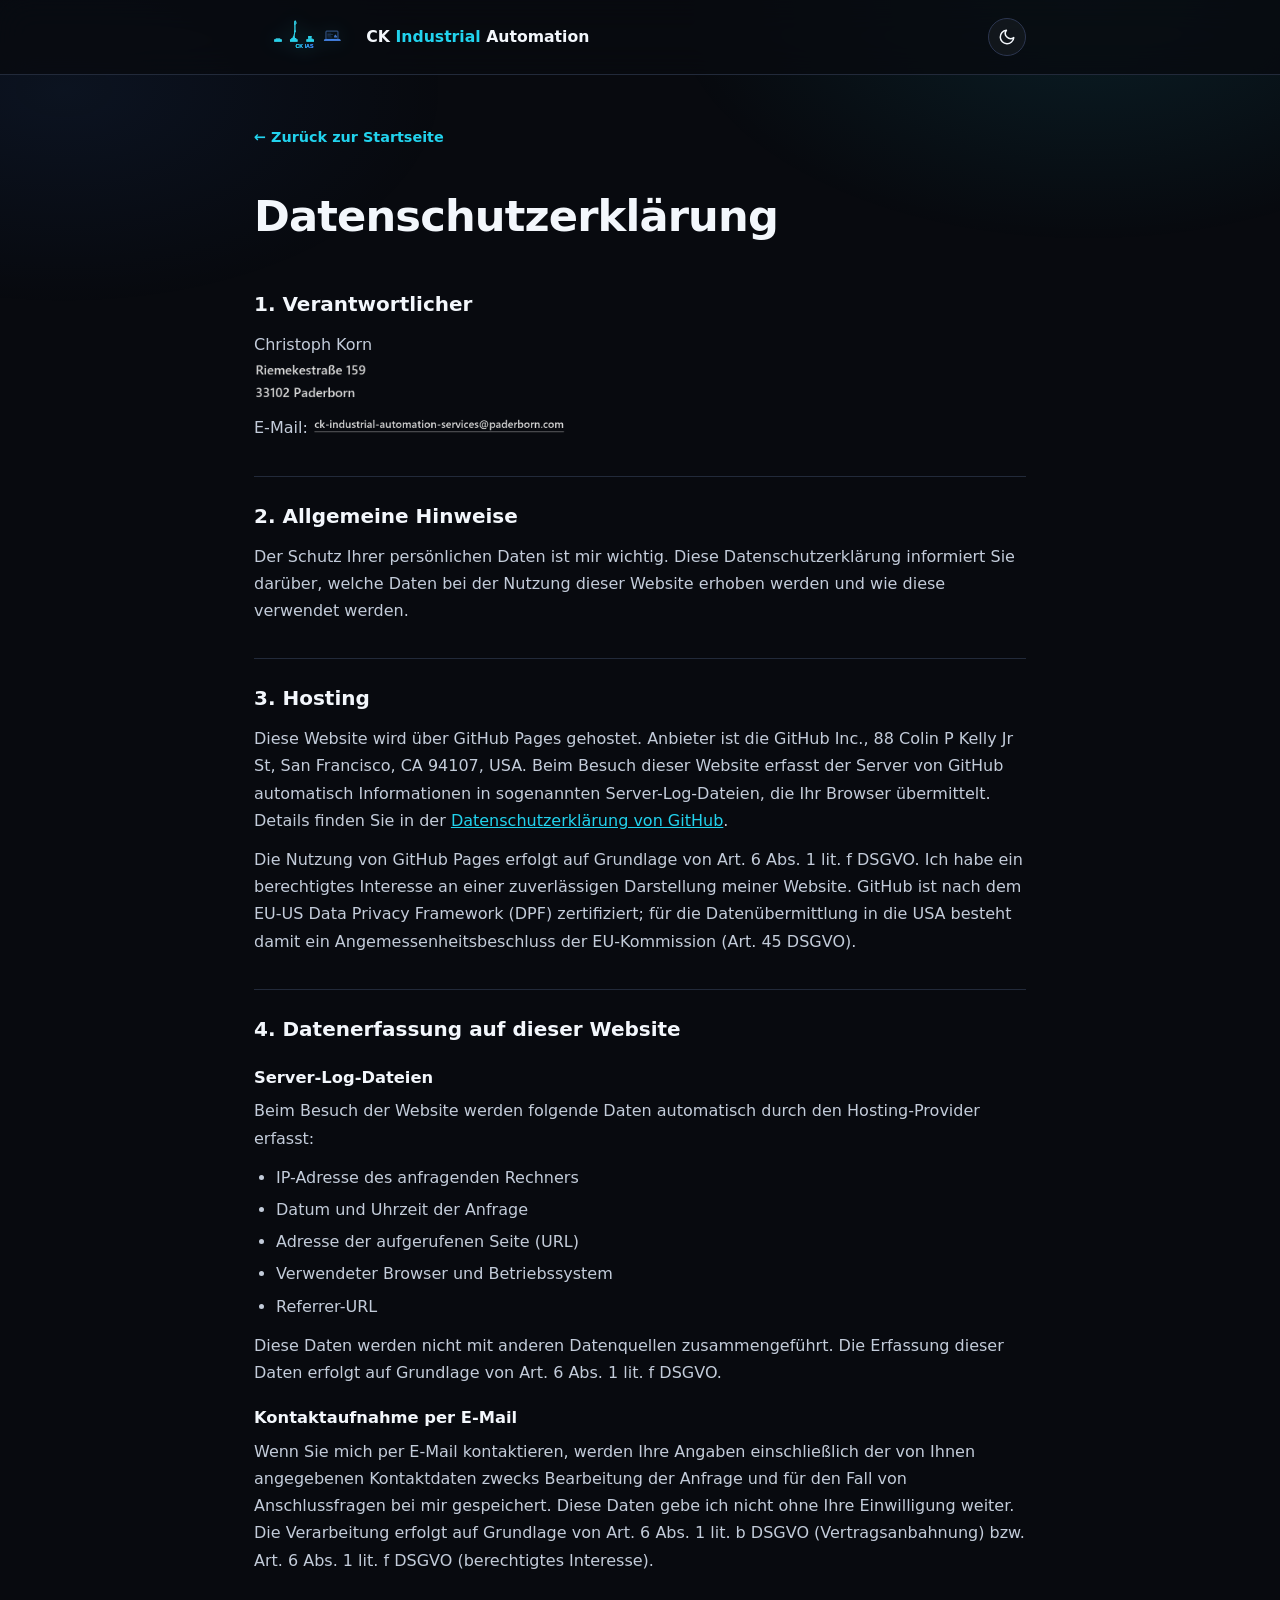
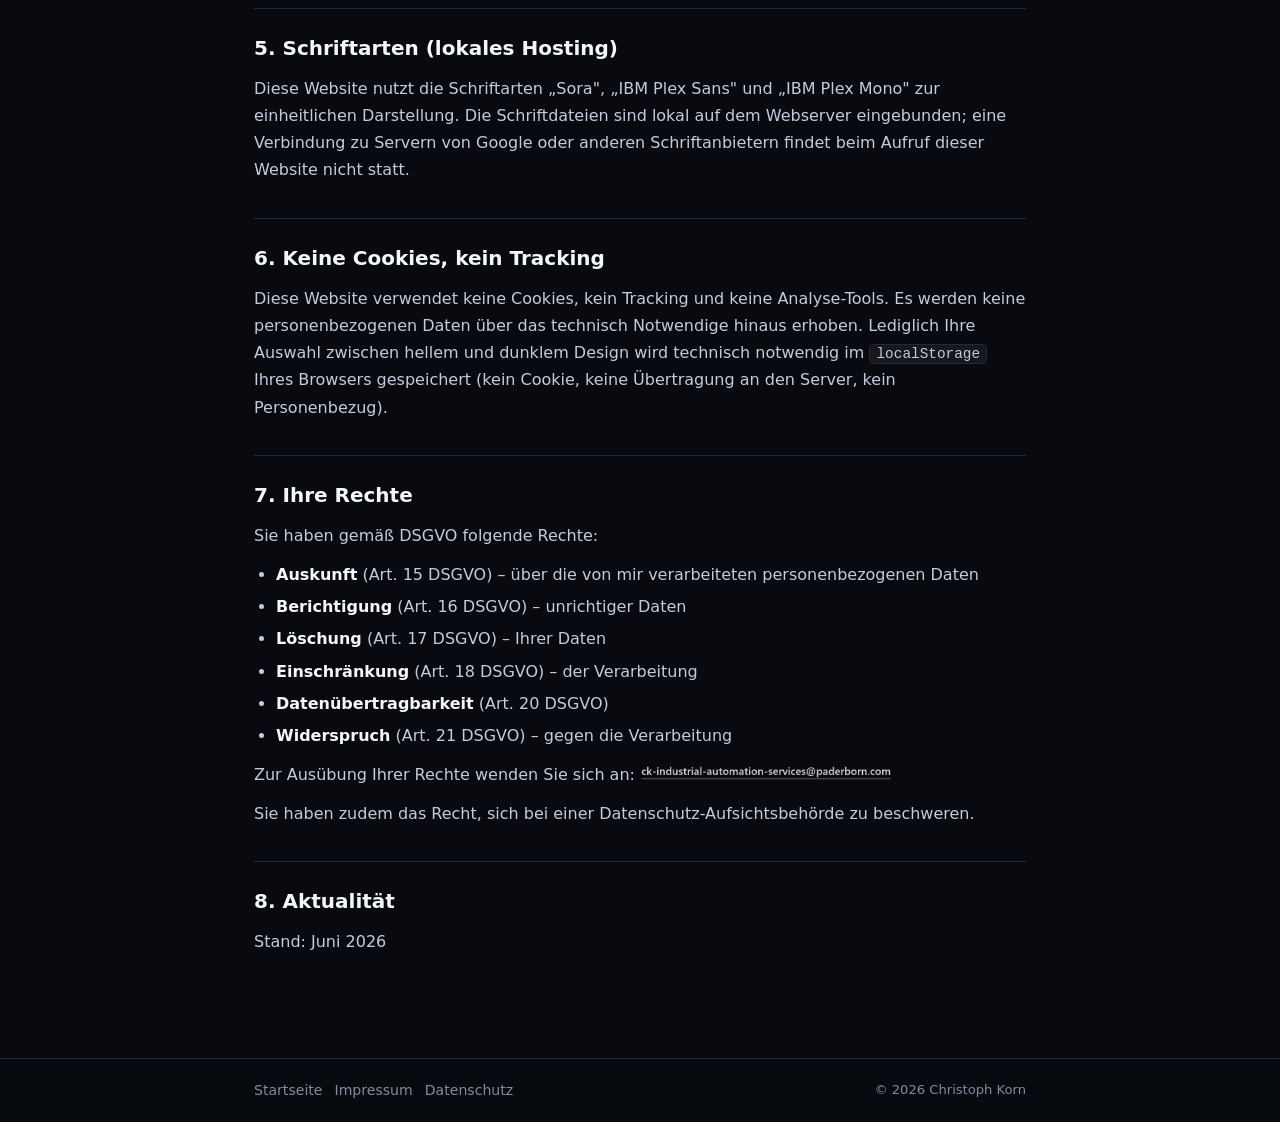
==== commit d139709b: "Deploy active website" ====
--- a/datenschutz.html
+++ b/datenschutz.html
@@ -3,10 +3,19 @@
 <head>
   <meta charset="UTF-8">
   <meta name="viewport" content="width=device-width, initial-scale=1.0">
-  <meta name="color-scheme" content="dark">
+  <meta name="color-scheme" content="dark light">
   <meta name="theme-color" content="#080a0f">
   <meta name="robots" content="index, follow">
   <title>Datenschutzerklärung – CK Industrial Automation Services</title>
+  <script>
+    (function () {
+      try {
+        if (localStorage.getItem('ck-theme') === 'light') {
+          document.documentElement.setAttribute('data-theme', 'light');
+        }
+      } catch (e) {}
+    })();
+  </script>
   <!-- Lokal eingebundene Schriftarten (DSGVO): keine Verbindung zu Google-Servern -->
   <link rel="stylesheet" href="fonts/fonts.css">
   <link rel="icon" type="image/webp" href="img/logo_simple_short.webp">
@@ -16,14 +25,27 @@
       --text:#c3ccda;--dim:#828c9d;--bright:#f3f7fc;--cyan:#22d3ee;--blue:#3b82f6;
       --fd:'Sora',system-ui,sans-serif;--fb:'IBM Plex Sans',system-ui,sans-serif;--fm:'IBM Plex Mono',monospace;
     }
+    html[data-theme="light"]{
+      --bg:#f4f6fa;--surface:#ffffff;--border:#dde3ec;--border-2:#c9d3e2;
+      --text:#3b4453;--dim:#6b7686;--bright:#10151f;--cyan:#0891b2;--blue:#2563eb;
+    }
     *{margin:0;padding:0;box-sizing:border-box}
     body{font-family:var(--fb);background:var(--bg);color:var(--text);line-height:1.7;-webkit-font-smoothing:antialiased}
     body::before{content:"";position:fixed;inset:0;background:radial-gradient(55% 45% at 85% 0%,rgba(34,211,238,.10),transparent 60%),radial-gradient(50% 40% at 5% 10%,rgba(59,130,246,.08),transparent 60%);pointer-events:none;z-index:0}
+    html[data-theme="light"] body::before{background:radial-gradient(55% 45% at 85% 0%,rgba(8,145,178,.08),transparent 60%),radial-gradient(50% 40% at 5% 10%,rgba(37,99,235,.07),transparent 60%)}
     .top-nav{position:sticky;top:0;background:rgba(8,10,15,.8);backdrop-filter:blur(16px);border-bottom:1px solid var(--border);z-index:10}
+    html[data-theme="light"] .top-nav{background:rgba(244,246,250,.85)}
     .top-nav .in{max-width:820px;margin-inline:auto;padding:14px 24px;display:flex;align-items:center;gap:11px}
     .top-nav img{height:38px;width:auto;filter:drop-shadow(0 0 9px rgba(34,211,238,.35))}
     .top-nav b{font-family:var(--fd);color:var(--bright);font-weight:700;font-size:.98rem}
     .top-nav b span{color:var(--cyan);font-weight:800}
+    .theme-toggle{margin-left:auto;display:inline-flex;align-items:center;justify-content:center;width:38px;height:38px;border-radius:50%;border:1px solid var(--border-2);background:rgba(255,255,255,.04);color:var(--bright);cursor:pointer;transition:border-color .25s,background .25s}
+    .theme-toggle:hover{border-color:var(--cyan)}
+    .theme-toggle svg{width:18px;height:18px}
+    .theme-toggle .i-sun{display:none}
+    html[data-theme="light"] .theme-toggle .i-moon{display:none}
+    html[data-theme="light"] .theme-toggle .i-sun{display:block}
+    html[data-theme="light"] .theme-toggle{background:rgba(15,23,42,.03)}
     .container{max-width:820px;margin-inline:auto;padding:48px 24px 90px;position:relative;z-index:1}
     .back{display:inline-flex;align-items:center;gap:6px;font-family:var(--fd);font-weight:600;font-size:.9rem;color:var(--cyan);text-decoration:none;margin-bottom:30px}
     .back:hover{color:#67e8f9}
@@ -36,8 +58,11 @@
     li{margin-bottom:5px}
     li strong{color:var(--bright)}
     a{color:var(--cyan)}
+    code{background:rgba(255,255,255,.06);border:1px solid var(--border);border-radius:5px;padding:1px 6px;font-family:var(--fm);font-size:.9em}
+    html[data-theme="light"] code{background:rgba(15,23,42,.05)}
     .mail-link{background:none;border:0;padding:0;cursor:pointer;vertical-align:middle}
     .contact-img{height:16px;width:auto;filter:brightness(0) invert(.85);transition:filter .2s}
+    html[data-theme="light"] .contact-img{filter:brightness(0) invert(.2)}
     .contact-img.address{height:42px;margin-top:6px}
     .mail-link:hover .contact-img{filter:brightness(0) saturate(100%) invert(72%) sepia(64%) saturate(2000%) hue-rotate(140deg)}
     footer{position:relative;z-index:1;border-top:1px solid var(--border);background:rgba(8,10,15,.8)}
@@ -52,6 +77,10 @@
   <nav class="top-nav"><div class="in">
     <a href="index.html" aria-label="Zur Startseite"><img src="img/logo_animated_v4_glow.svg" alt="CK IAS"></a>
     <b>CK <span>Industrial</span> Automation</b>
+    <button class="theme-toggle" type="button" data-theme-toggle aria-pressed="false" aria-label="Helles Design aktivieren">
+      <svg class="i-moon" viewBox="0 0 24 24" fill="none" stroke="currentColor" stroke-width="2" aria-hidden="true"><path stroke-linecap="round" stroke-linejoin="round" d="M21 12.79A9 9 0 1 1 11.21 3 7 7 0 0 0 21 12.79Z"/></svg>
+      <svg class="i-sun" viewBox="0 0 24 24" fill="none" stroke="currentColor" stroke-width="2" aria-hidden="true"><circle cx="12" cy="12" r="4"/><path stroke-linecap="round" d="M12 2v2m0 16v2M4.93 4.93l1.41 1.41m11.32 11.32 1.41 1.41M2 12h2m16 0h2M4.93 19.07l1.41-1.41M17.66 6.34l1.41-1.41"/></svg>
+    </button>
   </div></nav>
 
   <div class="container">
@@ -119,7 +148,9 @@
     <h2>6. Keine Cookies, kein Tracking</h2>
     <p>
       Diese Website verwendet keine Cookies, kein Tracking und keine Analyse-Tools. Es werden keine
-      personenbezogenen Daten über das technisch Notwendige hinaus erhoben.
+      personenbezogenen Daten über das technisch Notwendige hinaus erhoben. Lediglich Ihre Auswahl
+      zwischen hellem und dunklem Design wird technisch notwendig im <code>localStorage</code> Ihres
+      Browsers gespeichert (kein Cookie, keine Übertragung an den Server, kein Personenbezug).
     </p>
 
     <h2>7. Ihre Rechte</h2>
@@ -152,6 +183,23 @@
       document.querySelectorAll('[data-mail]').forEach(function (el) {
         el.addEventListener('click', function () { window.location.href = 'mailto:' + mail; });
       });
+
+      var themeBtn = document.querySelector('[data-theme-toggle]');
+      if (themeBtn) {
+        var root = document.documentElement;
+        var sync = function () {
+          var isLight = root.getAttribute('data-theme') === 'light';
+          themeBtn.setAttribute('aria-pressed', isLight ? 'true' : 'false');
+          themeBtn.setAttribute('aria-label', isLight ? 'Dunkles Design aktivieren' : 'Helles Design aktivieren');
+        };
+        sync();
+        themeBtn.addEventListener('click', function () {
+          var isLight = root.getAttribute('data-theme') === 'light';
+          if (isLight) { root.removeAttribute('data-theme'); } else { root.setAttribute('data-theme', 'light'); }
+          try { localStorage.setItem('ck-theme', isLight ? 'dark' : 'light'); } catch (e) {}
+          sync();
+        });
+      }
     })();
   </script>
 
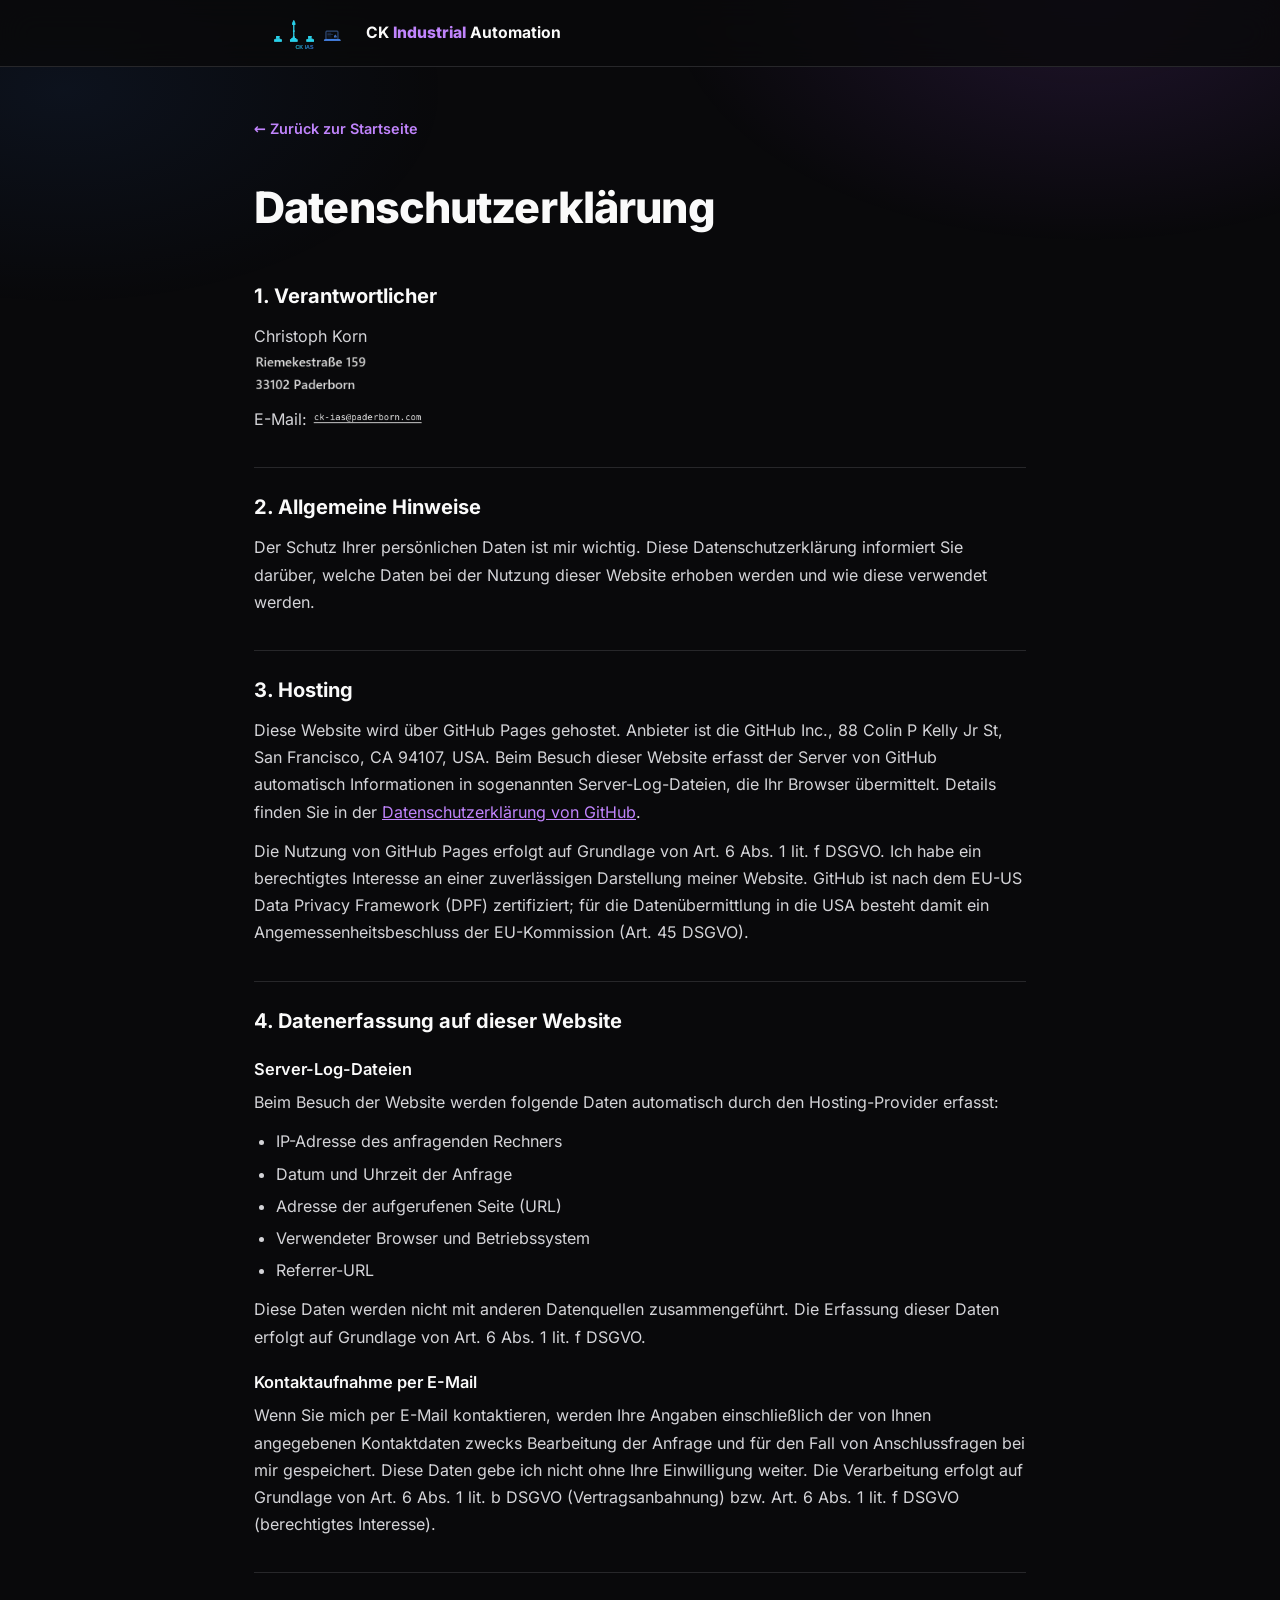
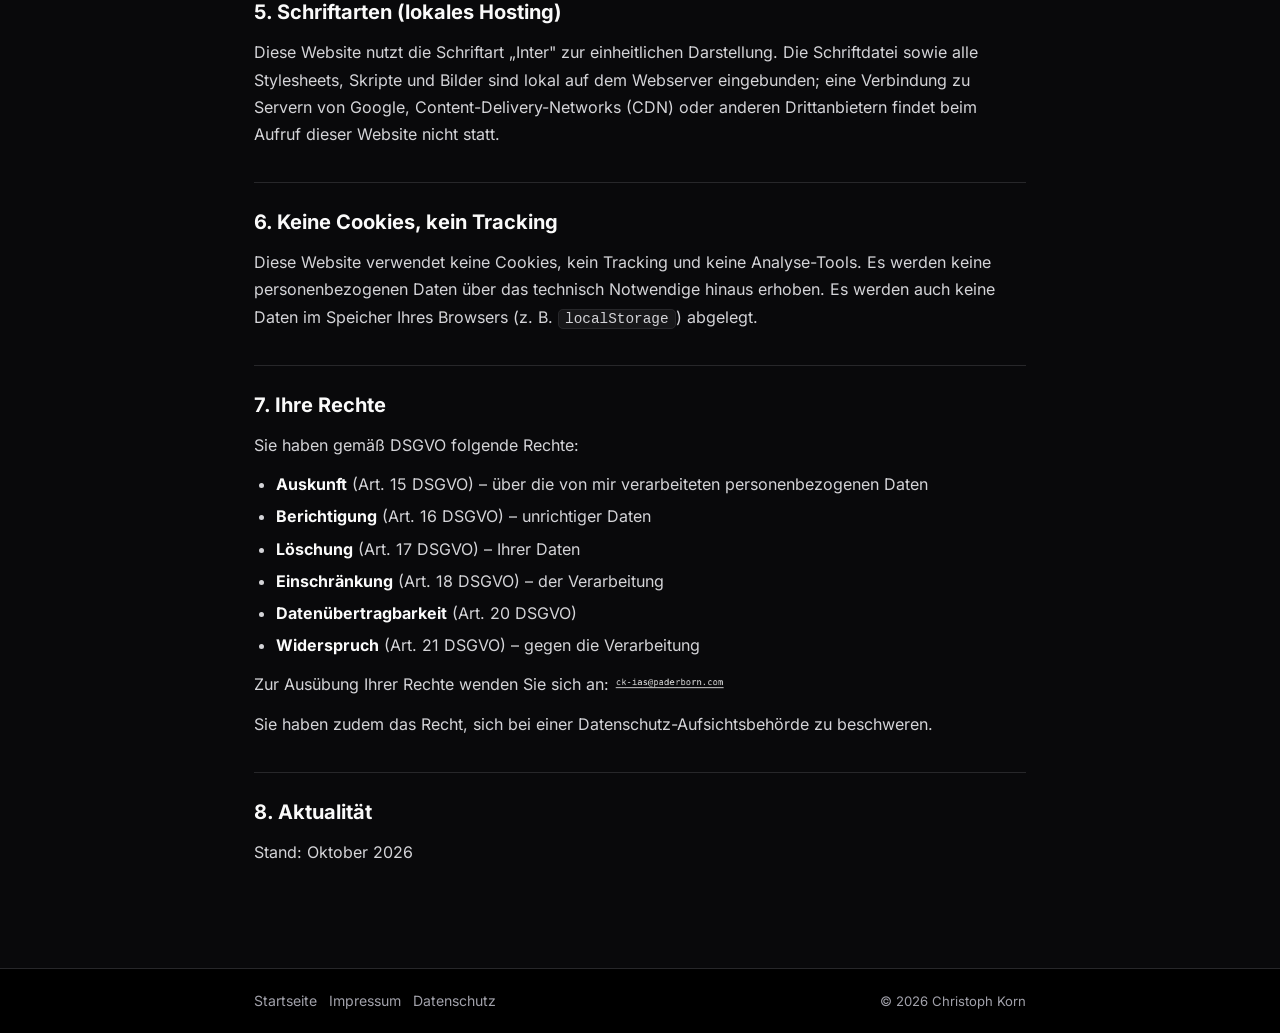
==== commit 9f957903: "Deploy active website" ====
--- a/datenschutz.html
+++ b/datenschutz.html
@@ -3,52 +3,31 @@
 <head>
   <meta charset="UTF-8">
   <meta name="viewport" content="width=device-width, initial-scale=1.0">
-  <meta name="color-scheme" content="dark light">
-  <meta name="theme-color" content="#080a0f">
+  <meta name="color-scheme" content="dark">
+  <meta name="theme-color" content="#09090b">
   <meta name="robots" content="index, follow">
   <title>Datenschutzerklärung – CK Industrial Automation Services</title>
-  <script>
-    (function () {
-      try {
-        if (localStorage.getItem('ck-theme') === 'light') {
-          document.documentElement.setAttribute('data-theme', 'light');
-        }
-      } catch (e) {}
-    })();
-  </script>
-  <!-- Lokal eingebundene Schriftarten (DSGVO): keine Verbindung zu Google-Servern -->
+  <!-- Lokal eingebundene Schriftart Inter (DSGVO): keine Verbindung zu Google-Servern -->
+  <link rel="preload" href="fonts/inter-latin-wght-normal.woff2" as="font" type="font/woff2" crossorigin>
   <link rel="stylesheet" href="fonts/fonts.css">
   <link rel="icon" type="image/webp" href="img/logo_simple_short.webp">
   <style>
     :root{
-      --bg:#080a0f;--surface:#11151e;--border:#222a3a;--border-2:#2c3650;
-      --text:#c3ccda;--dim:#828c9d;--bright:#f3f7fc;--cyan:#22d3ee;--blue:#3b82f6;
-      --fd:'Sora',system-ui,sans-serif;--fb:'IBM Plex Sans',system-ui,sans-serif;--fm:'IBM Plex Mono',monospace;
-    }
-    html[data-theme="light"]{
-      --bg:#f4f6fa;--surface:#ffffff;--border:#dde3ec;--border-2:#c9d3e2;
-      --text:#3b4453;--dim:#6b7686;--bright:#10151f;--cyan:#0891b2;--blue:#2563eb;
+      --bg:#09090b;--surface:#18181b;--border:#27272a;--border-2:#3f3f46;
+      --text:#d4d4d8;--dim:#a1a1aa;--bright:#fafafa;--accent:#c084fc;--purple:#a855f7;--blue:#3b82f6;
+      --fd:'Inter',system-ui,sans-serif;--fb:'Inter',system-ui,sans-serif;--fm:ui-monospace,SFMono-Regular,Menlo,Consolas,monospace;
     }
     *{margin:0;padding:0;box-sizing:border-box}
     body{font-family:var(--fb);background:var(--bg);color:var(--text);line-height:1.7;-webkit-font-smoothing:antialiased}
-    body::before{content:"";position:fixed;inset:0;background:radial-gradient(55% 45% at 85% 0%,rgba(34,211,238,.10),transparent 60%),radial-gradient(50% 40% at 5% 10%,rgba(59,130,246,.08),transparent 60%);pointer-events:none;z-index:0}
-    html[data-theme="light"] body::before{background:radial-gradient(55% 45% at 85% 0%,rgba(8,145,178,.08),transparent 60%),radial-gradient(50% 40% at 5% 10%,rgba(37,99,235,.07),transparent 60%)}
-    .top-nav{position:sticky;top:0;background:rgba(8,10,15,.8);backdrop-filter:blur(16px);border-bottom:1px solid var(--border);z-index:10}
-    html[data-theme="light"] .top-nav{background:rgba(244,246,250,.85)}
+    body::before{content:"";position:fixed;inset:0;background:radial-gradient(55% 45% at 85% 0%,rgba(168,85,247,.14),transparent 60%),radial-gradient(50% 40% at 5% 10%,rgba(59,130,246,.08),transparent 60%);pointer-events:none;z-index:0}
+    .top-nav{position:sticky;top:0;background:rgba(9,9,11,.8);backdrop-filter:blur(16px);border-bottom:1px solid var(--border);z-index:10}
     .top-nav .in{max-width:820px;margin-inline:auto;padding:14px 24px;display:flex;align-items:center;gap:11px}
-    .top-nav img{height:38px;width:auto;filter:drop-shadow(0 0 9px rgba(34,211,238,.35))}
+    .top-nav img{height:38px;width:auto;display:block}
     .top-nav b{font-family:var(--fd);color:var(--bright);font-weight:700;font-size:.98rem}
-    .top-nav b span{color:var(--cyan);font-weight:800}
-    .theme-toggle{margin-left:auto;display:inline-flex;align-items:center;justify-content:center;width:38px;height:38px;border-radius:50%;border:1px solid var(--border-2);background:rgba(255,255,255,.04);color:var(--bright);cursor:pointer;transition:border-color .25s,background .25s}
-    .theme-toggle:hover{border-color:var(--cyan)}
-    .theme-toggle svg{width:18px;height:18px}
-    .theme-toggle .i-sun{display:none}
-    html[data-theme="light"] .theme-toggle .i-moon{display:none}
-    html[data-theme="light"] .theme-toggle .i-sun{display:block}
-    html[data-theme="light"] .theme-toggle{background:rgba(15,23,42,.03)}
+    .top-nav b span{color:var(--accent);font-weight:800}
     .container{max-width:820px;margin-inline:auto;padding:48px 24px 90px;position:relative;z-index:1}
-    .back{display:inline-flex;align-items:center;gap:6px;font-family:var(--fd);font-weight:600;font-size:.9rem;color:var(--cyan);text-decoration:none;margin-bottom:30px}
-    .back:hover{color:#67e8f9}
+    .back{display:inline-flex;align-items:center;gap:6px;font-family:var(--fd);font-weight:600;font-size:.9rem;color:var(--accent);text-decoration:none;margin-bottom:30px}
+    .back:hover{color:#d8b4fe}
     h1{font-family:var(--fd);font-weight:800;letter-spacing:-.02em;color:var(--bright);font-size:clamp(2rem,5vw,2.7rem);margin-bottom:8px}
     h2{font-family:var(--fd);font-weight:700;color:var(--bright);font-size:1.25rem;margin:34px 0 10px;padding-top:22px;border-top:1px solid var(--border)}
     h2:first-of-type{border-top:0;padding-top:0}
@@ -57,19 +36,18 @@
     ul{margin:0 0 12px;padding-left:22px}
     li{margin-bottom:5px}
     li strong{color:var(--bright)}
-    a{color:var(--cyan)}
+    a{color:var(--accent)}
+    a:focus-visible,button:focus-visible{outline:2px solid var(--purple);outline-offset:3px;border-radius:4px}
     code{background:rgba(255,255,255,.06);border:1px solid var(--border);border-radius:5px;padding:1px 6px;font-family:var(--fm);font-size:.9em}
-    html[data-theme="light"] code{background:rgba(15,23,42,.05)}
     .mail-link{background:none;border:0;padding:0;cursor:pointer;vertical-align:middle}
     .contact-img{height:16px;width:auto;filter:brightness(0) invert(.85);transition:filter .2s}
-    html[data-theme="light"] .contact-img{filter:brightness(0) invert(.2)}
     .contact-img.address{height:42px;margin-top:6px}
-    .mail-link:hover .contact-img{filter:brightness(0) saturate(100%) invert(72%) sepia(64%) saturate(2000%) hue-rotate(140deg)}
-    footer{position:relative;z-index:1;border-top:1px solid var(--border);background:rgba(8,10,15,.8)}
+    .mail-link:hover .contact-img{filter:brightness(0) invert(1)}
+    footer{position:relative;z-index:1;border-top:1px solid var(--border);background:#000}
     .footer-inner{max-width:820px;margin-inline:auto;padding:20px 24px;display:flex;align-items:center;justify-content:space-between;gap:14px;flex-wrap:wrap}
     .footer-links{display:flex;align-items:center;gap:12px;flex-wrap:wrap}
     .footer-links a{font-family:var(--fd);font-size:.88rem;color:var(--dim);text-decoration:none}
-    .footer-links a:hover{color:var(--cyan)}
+    .footer-links a:hover{color:var(--accent)}
     .footer-copy{font-size:.82rem;color:var(--dim)}
   </style>
 </head>
@@ -77,10 +55,6 @@
   <nav class="top-nav"><div class="in">
     <a href="index.html" aria-label="Zur Startseite"><img src="img/logo_animated_v4_glow.svg" alt="CK IAS"></a>
     <b>CK <span>Industrial</span> Automation</b>
-    <button class="theme-toggle" type="button" data-theme-toggle aria-pressed="false" aria-label="Helles Design aktivieren">
-      <svg class="i-moon" viewBox="0 0 24 24" fill="none" stroke="currentColor" stroke-width="2" aria-hidden="true"><path stroke-linecap="round" stroke-linejoin="round" d="M21 12.79A9 9 0 1 1 11.21 3 7 7 0 0 0 21 12.79Z"/></svg>
-      <svg class="i-sun" viewBox="0 0 24 24" fill="none" stroke="currentColor" stroke-width="2" aria-hidden="true"><circle cx="12" cy="12" r="4"/><path stroke-linecap="round" d="M12 2v2m0 16v2M4.93 4.93l1.41 1.41m11.32 11.32 1.41 1.41M2 12h2m16 0h2M4.93 19.07l1.41-1.41M17.66 6.34l1.41-1.41"/></svg>
-    </button>
   </div></nav>
 
   <div class="container">
@@ -140,17 +114,17 @@
 
     <h2>5. Schriftarten (lokales Hosting)</h2>
     <p>
-      Diese Website nutzt die Schriftarten „Sora", „IBM Plex Sans" und „IBM Plex Mono" zur einheitlichen
-      Darstellung. Die Schriftdateien sind lokal auf dem Webserver eingebunden; eine Verbindung zu Servern
-      von Google oder anderen Schriftanbietern findet beim Aufruf dieser Website nicht statt.
+      Diese Website nutzt die Schriftart „Inter" zur einheitlichen Darstellung. Die Schriftdatei sowie alle
+      Stylesheets, Skripte und Bilder sind lokal auf dem Webserver eingebunden; eine Verbindung zu Servern
+      von Google, Content-Delivery-Networks (CDN) oder anderen Drittanbietern findet beim Aufruf dieser
+      Website nicht statt.
     </p>
 
     <h2>6. Keine Cookies, kein Tracking</h2>
     <p>
       Diese Website verwendet keine Cookies, kein Tracking und keine Analyse-Tools. Es werden keine
-      personenbezogenen Daten über das technisch Notwendige hinaus erhoben. Lediglich Ihre Auswahl
-      zwischen hellem und dunklem Design wird technisch notwendig im <code>localStorage</code> Ihres
-      Browsers gespeichert (kein Cookie, keine Übertragung an den Server, kein Personenbezug).
+      personenbezogenen Daten über das technisch Notwendige hinaus erhoben. Es werden auch keine Daten
+      im Speicher Ihres Browsers (z.&nbsp;B. <code>localStorage</code>) abgelegt.
     </p>
 
     <h2>7. Ihre Rechte</h2>
@@ -172,34 +146,17 @@
     </p>
 
     <h2>8. Aktualität</h2>
-    <p>Stand: Juni 2026</p>
+    <p>Stand: Oktober 2026</p>
   </div>
 
   <script>
     (function () {
-      var u = ['ck', '-industrial-', 'automation', '-services'].join('');
+      var u = ['ck', '-ias'].join('');
       var d = ['paderborn', '.', 'com'].join('');
       var mail = u + '\u0040' + d;
       document.querySelectorAll('[data-mail]').forEach(function (el) {
         el.addEventListener('click', function () { window.location.href = 'mailto:' + mail; });
       });
-
-      var themeBtn = document.querySelector('[data-theme-toggle]');
-      if (themeBtn) {
-        var root = document.documentElement;
-        var sync = function () {
-          var isLight = root.getAttribute('data-theme') === 'light';
-          themeBtn.setAttribute('aria-pressed', isLight ? 'true' : 'false');
-          themeBtn.setAttribute('aria-label', isLight ? 'Dunkles Design aktivieren' : 'Helles Design aktivieren');
-        };
-        sync();
-        themeBtn.addEventListener('click', function () {
-          var isLight = root.getAttribute('data-theme') === 'light';
-          if (isLight) { root.removeAttribute('data-theme'); } else { root.setAttribute('data-theme', 'light'); }
-          try { localStorage.setItem('ck-theme', isLight ? 'dark' : 'light'); } catch (e) {}
-          sync();
-        });
-      }
     })();
   </script>
 
--- a/fonts/fonts.css
+++ b/fonts/fonts.css
@@ -1,45 +1,17 @@
 /* ============================================================
-   Lokale Schriftarten – DSGVO-konform (kein Google-Fonts-CDN)
+   Lokale Schriftart – DSGVO-konform (kein Google-Fonts-CDN)
    ------------------------------------------------------------
-   Benötigte Dateien in diesem Ordner (siehe README.md, Abschnitt
-   "Schriftarten lokal einbinden"):
-     sora-v12-latin-500.woff2 / -600 / -700 / -800
-     ibm-plex-sans-v19-latin-regular.woff2 / -500 / -600
-     ibm-plex-mono-v19-latin-500.woff2
-   Solange die Dateien fehlen, greift automatisch der System-
-   Font-Fallback (system-ui) aus styles.css – die Seite bleibt
-   voll funktionsfähig.
+   Inter (Variable Font, Gewichte 100–900, Zeichensatz latin)
+   Quelle: @fontsource-variable/inter 5.3.0 – Lizenz: SIL OFL 1.1
+   (siehe Inter-OFL-LICENSE.txt in diesem Ordner)
+   Stand: 31.10.2026
    ============================================================ */
-
 @font-face {
-  font-family: 'Sora'; font-style: normal; font-weight: 500;
-  font-display: swap; src: url('sora-v12-latin-500.woff2') format('woff2');
+  font-family: 'Inter';
+  font-style: normal;
+  font-display: swap;
+  font-weight: 100 900;
+  src: url('inter-latin-wght-normal.woff2') format('woff2-variations'),
+       url('inter-latin-wght-normal.woff2') format('woff2');
+  unicode-range: U+0000-00FF, U+0131, U+0152-0153, U+02BB-02BC, U+02C6, U+02DA, U+02DC, U+0304, U+0308, U+0329, U+2000-206F, U+20AC, U+2122, U+2191, U+2193, U+2212, U+2215, U+FEFF, U+FFFD;
 }
-@font-face {
-  font-family: 'Sora'; font-style: normal; font-weight: 600;
-  font-display: swap; src: url('sora-v12-latin-600.woff2') format('woff2');
-}
-@font-face {
-  font-family: 'Sora'; font-style: normal; font-weight: 700;
-  font-display: swap; src: url('sora-v12-latin-700.woff2') format('woff2');
-}
-@font-face {
-  font-family: 'Sora'; font-style: normal; font-weight: 800;
-  font-display: swap; src: url('sora-v12-latin-800.woff2') format('woff2');
-}
-@font-face {
-  font-family: 'IBM Plex Sans'; font-style: normal; font-weight: 400;
-  font-display: swap; src: url('ibm-plex-sans-v19-latin-regular.woff2') format('woff2');
-}
-@font-face {
-  font-family: 'IBM Plex Sans'; font-style: normal; font-weight: 500;
-  font-display: swap; src: url('ibm-plex-sans-v19-latin-500.woff2') format('woff2');
-}
-@font-face {
-  font-family: 'IBM Plex Sans'; font-style: normal; font-weight: 600;
-  font-display: swap; src: url('ibm-plex-sans-v19-latin-600.woff2') format('woff2');
-}
-@font-face {
-  font-family: 'IBM Plex Mono'; font-style: normal; font-weight: 500;
-  font-display: swap; src: url('ibm-plex-mono-v19-latin-500.woff2') format('woff2');
-}
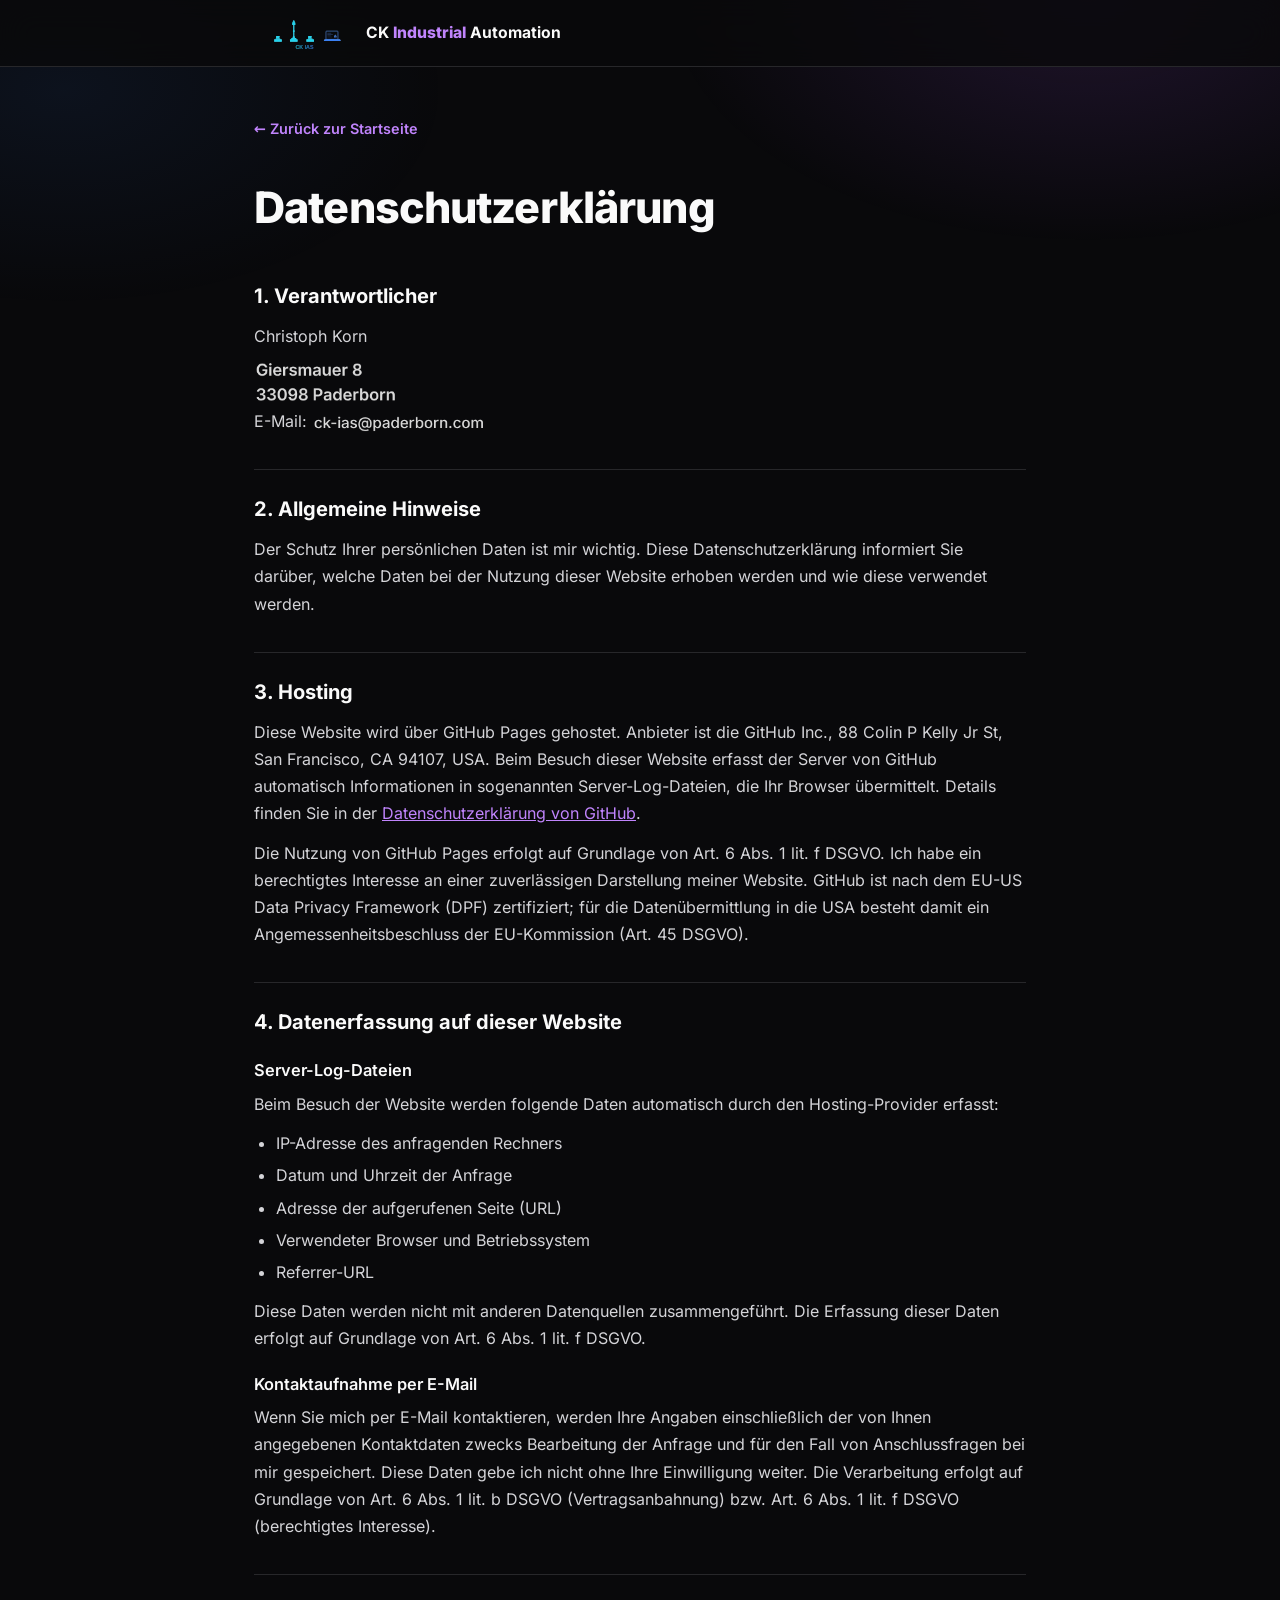
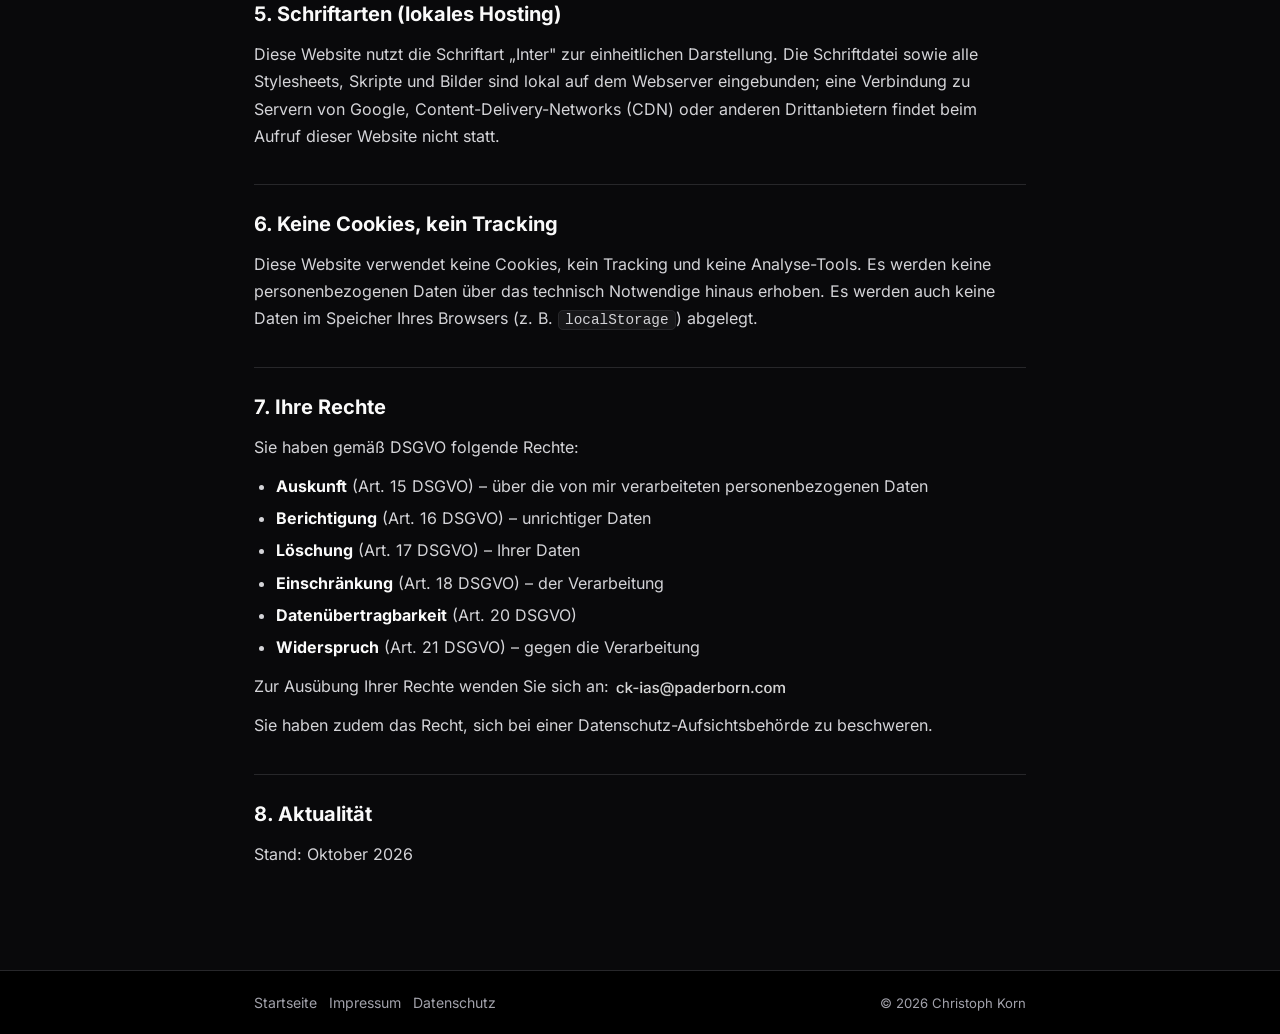
==== commit f5e523c2: "Deploy active website" ====
--- a/datenschutz.html
+++ b/datenschutz.html
@@ -39,10 +39,8 @@
     a{color:var(--accent)}
     a:focus-visible,button:focus-visible{outline:2px solid var(--purple);outline-offset:3px;border-radius:4px}
     code{background:rgba(255,255,255,.06);border:1px solid var(--border);border-radius:5px;padding:1px 6px;font-family:var(--fm);font-size:.9em}
-    .mail-link{background:none;border:0;padding:0;cursor:pointer;vertical-align:middle}
-    .contact-img{height:16px;width:auto;filter:brightness(0) invert(.85);transition:filter .2s}
-    .contact-img.address{height:42px;margin-top:6px}
-    .mail-link:hover .contact-img{filter:brightness(0) invert(1)}
+    .contact-img{height:24px;width:auto;vertical-align:middle;filter:brightness(0) invert(.85)}
+    .contact-img.address{height:52px;margin-top:6px}
     footer{position:relative;z-index:1;border-top:1px solid var(--border);background:#000}
     .footer-inner{max-width:820px;margin-inline:auto;padding:20px 24px;display:flex;align-items:center;justify-content:space-between;gap:14px;flex-wrap:wrap}
     .footer-links{display:flex;align-items:center;gap:12px;flex-wrap:wrap}
@@ -64,8 +62,8 @@
     <h2>1. Verantwortlicher</h2>
     <p>
       Christoph Korn<br>
-      <img src="img/contact/address.png" alt="Postanschrift" class="contact-img address"><br>
-      E-Mail: <button type="button" class="mail-link" data-mail="1" aria-label="E-Mail-Adresse anzeigen und öffnen"><img src="img/contact/email_link.png" alt="E-Mail-Adresse (Bild, zum Schutz vor Bots)" class="contact-img email"></button>
+      <img src="img/contact/address.png" alt="Postanschrift (als Bild)" class="contact-img address"><br>
+      E-Mail: <img src="img/contact/email.png" alt="E-Mail-Adresse (als Bild, zum Schutz vor Spam)" class="contact-img email">
     </p>
 
     <h2>2. Allgemeine Hinweise</h2>
@@ -139,7 +137,7 @@
     </ul>
     <p>
       Zur Ausübung Ihrer Rechte wenden Sie sich an:
-      <button type="button" class="mail-link" data-mail="1" aria-label="E-Mail-Adresse anzeigen und öffnen"><img src="img/contact/email_link.png" alt="E-Mail-Adresse (Bild, zum Schutz vor Bots)" class="contact-img email"></button>
+      <img src="img/contact/email.png" alt="E-Mail-Adresse (als Bild, zum Schutz vor Spam)" class="contact-img email">
     </p>
     <p>
       Sie haben zudem das Recht, sich bei einer Datenschutz-Aufsichtsbehörde zu beschweren.
@@ -149,16 +147,6 @@
     <p>Stand: Oktober 2026</p>
   </div>
 
-  <script>
-    (function () {
-      var u = ['ck', '-ias'].join('');
-      var d = ['paderborn', '.', 'com'].join('');
-      var mail = u + '\u0040' + d;
-      document.querySelectorAll('[data-mail]').forEach(function (el) {
-        el.addEventListener('click', function () { window.location.href = 'mailto:' + mail; });
-      });
-    })();
-  </script>
 
   <footer>
     <div class="footer-inner">
